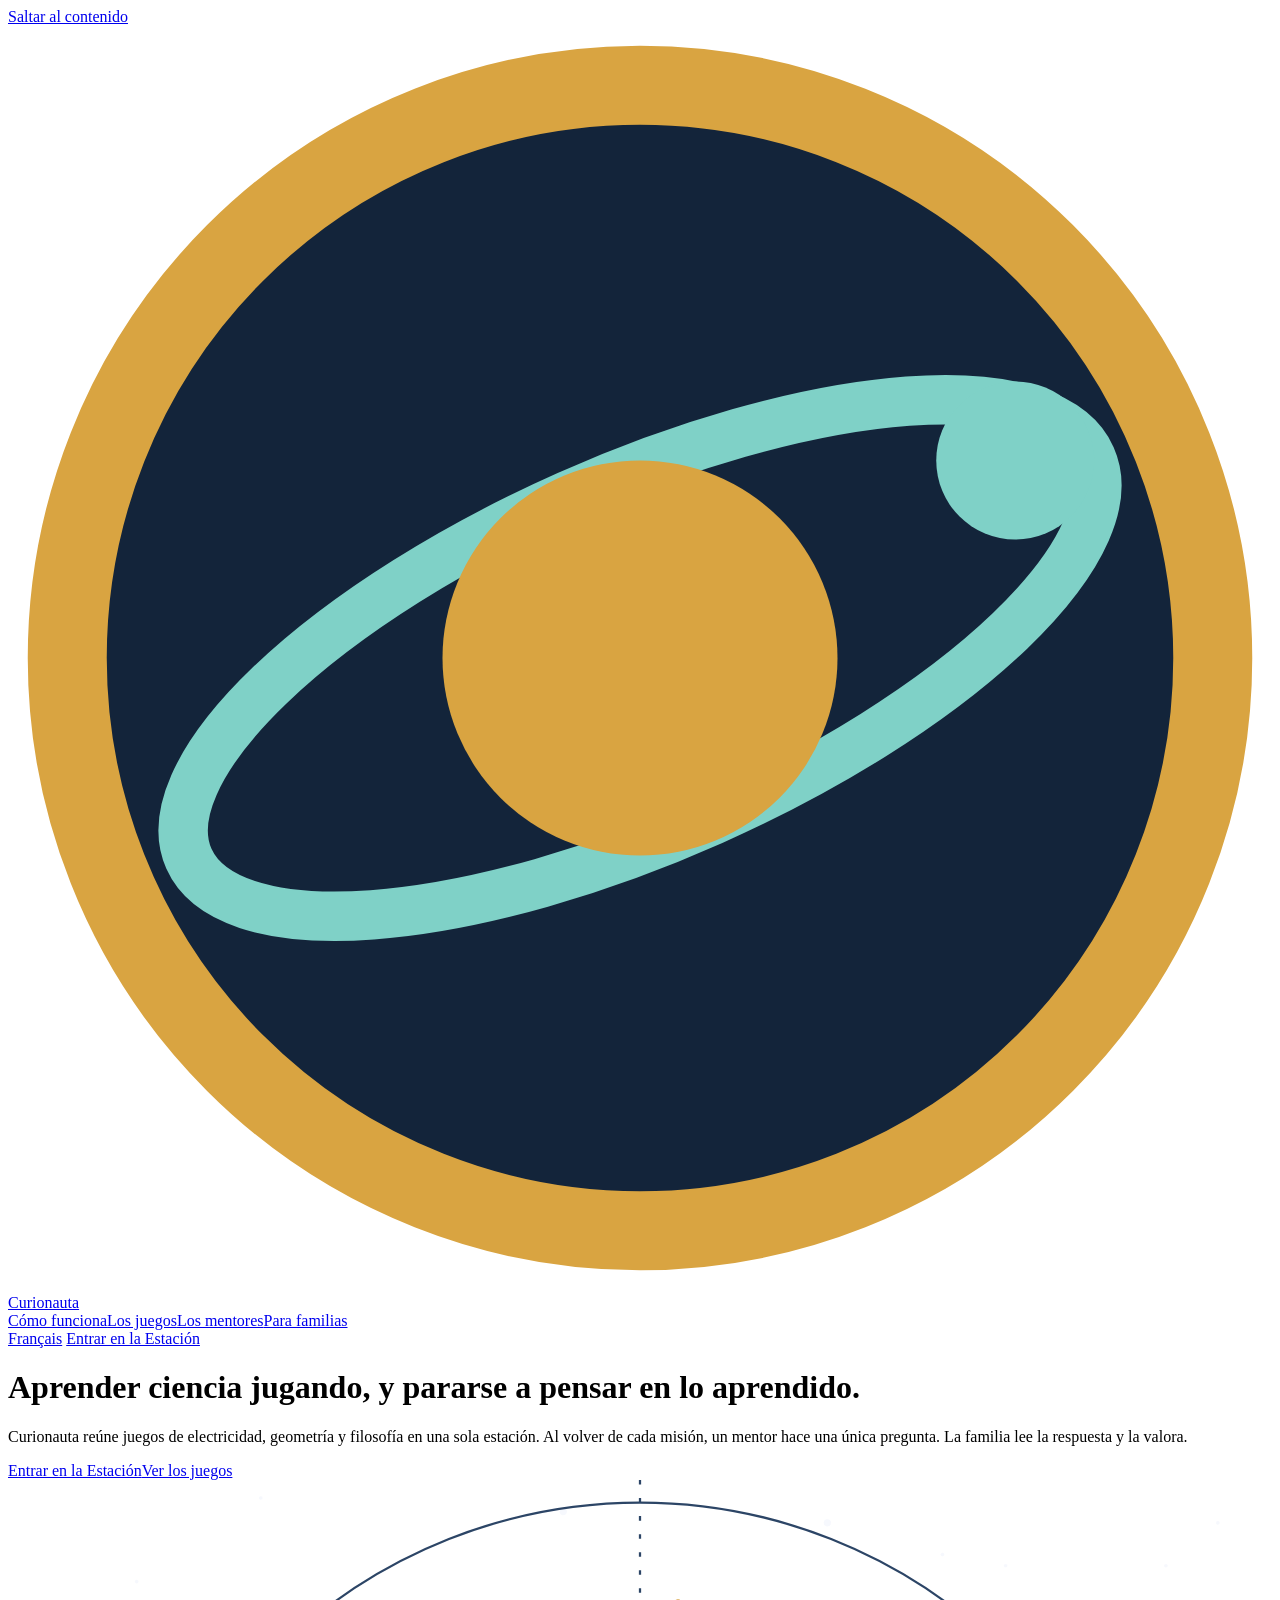
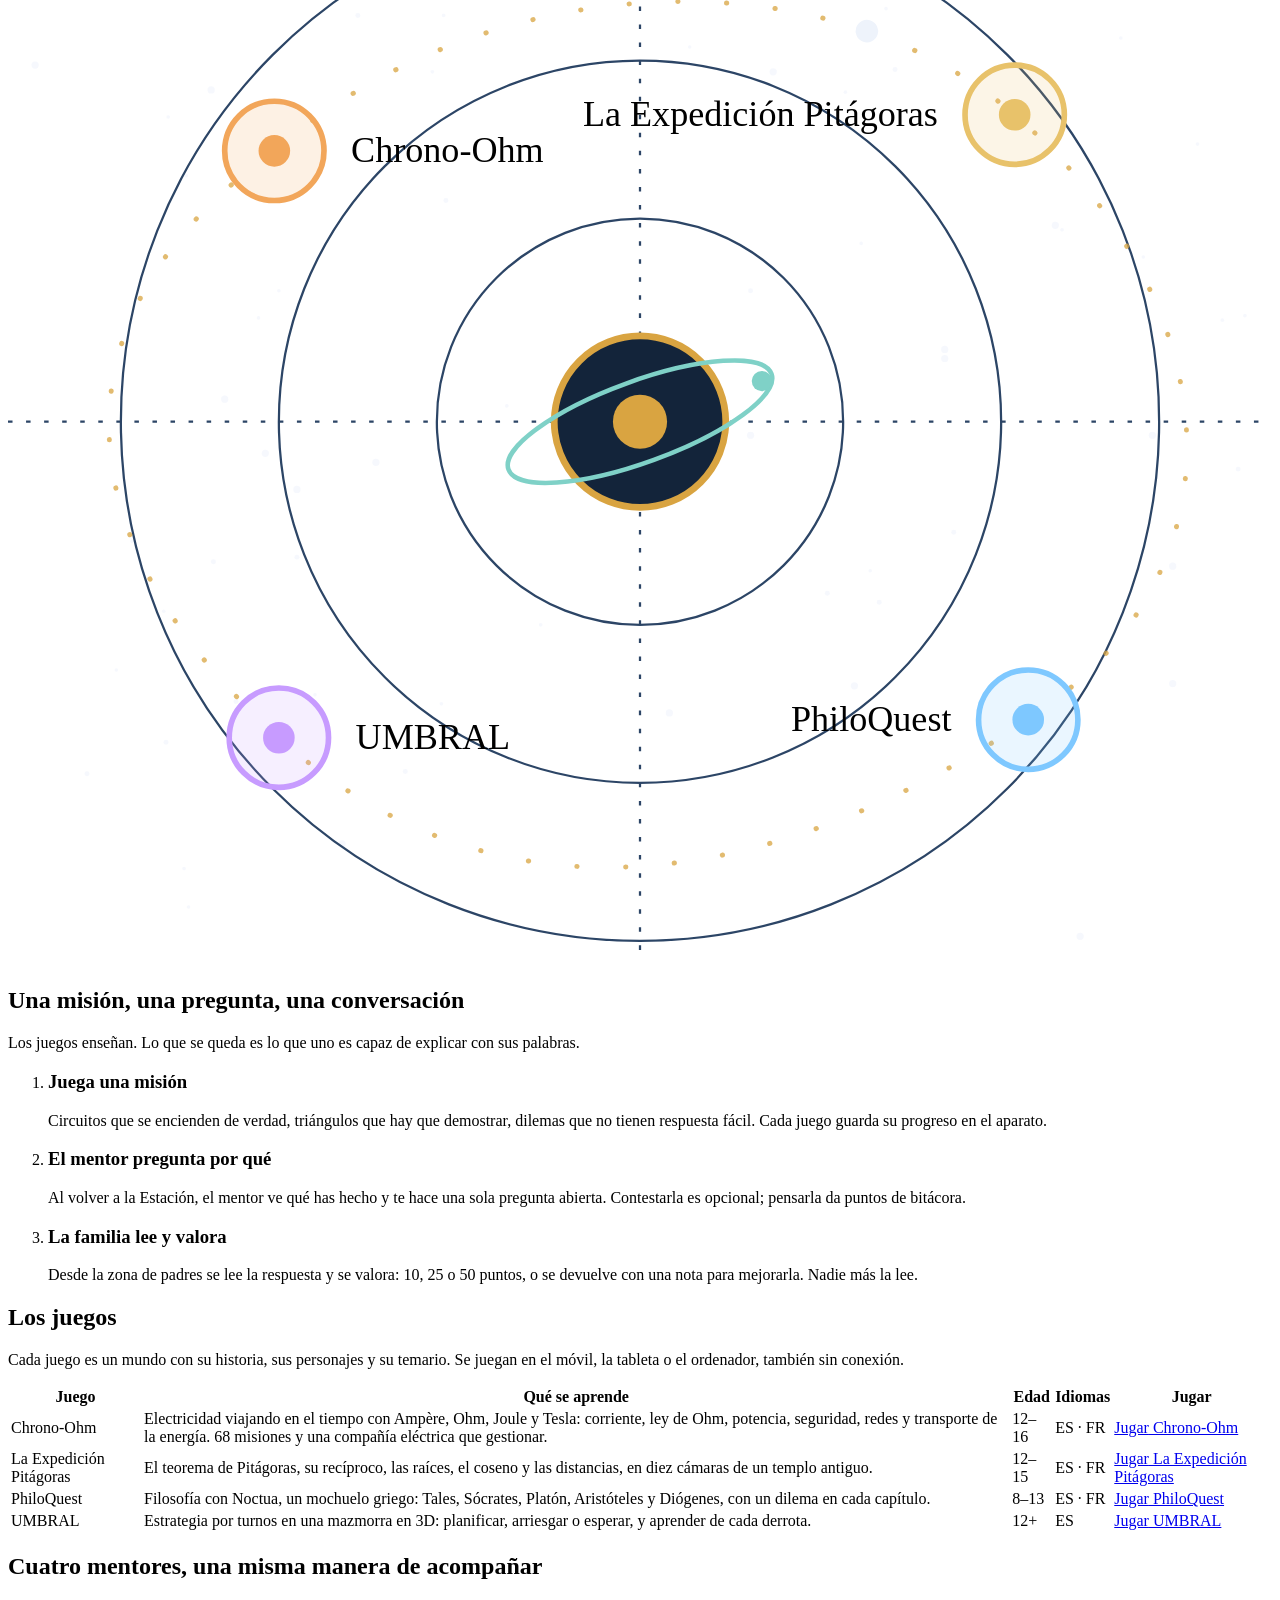
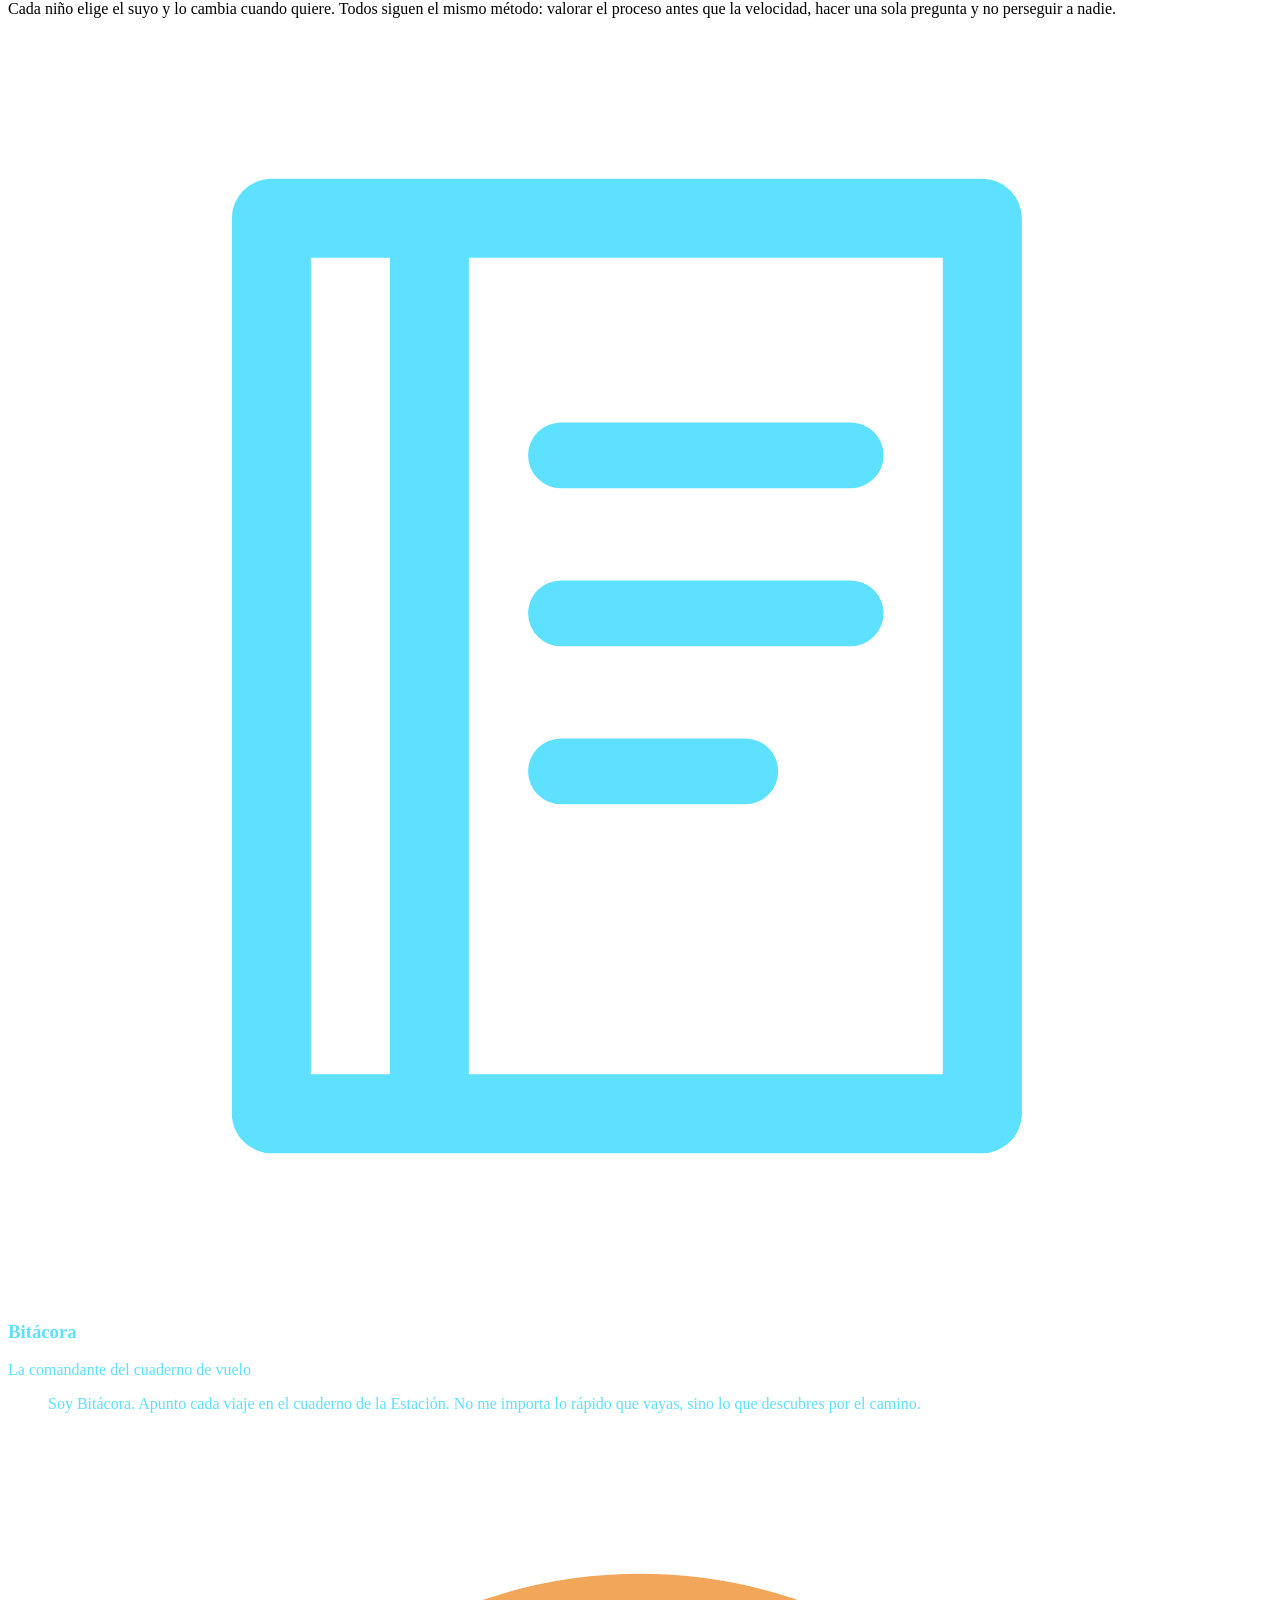
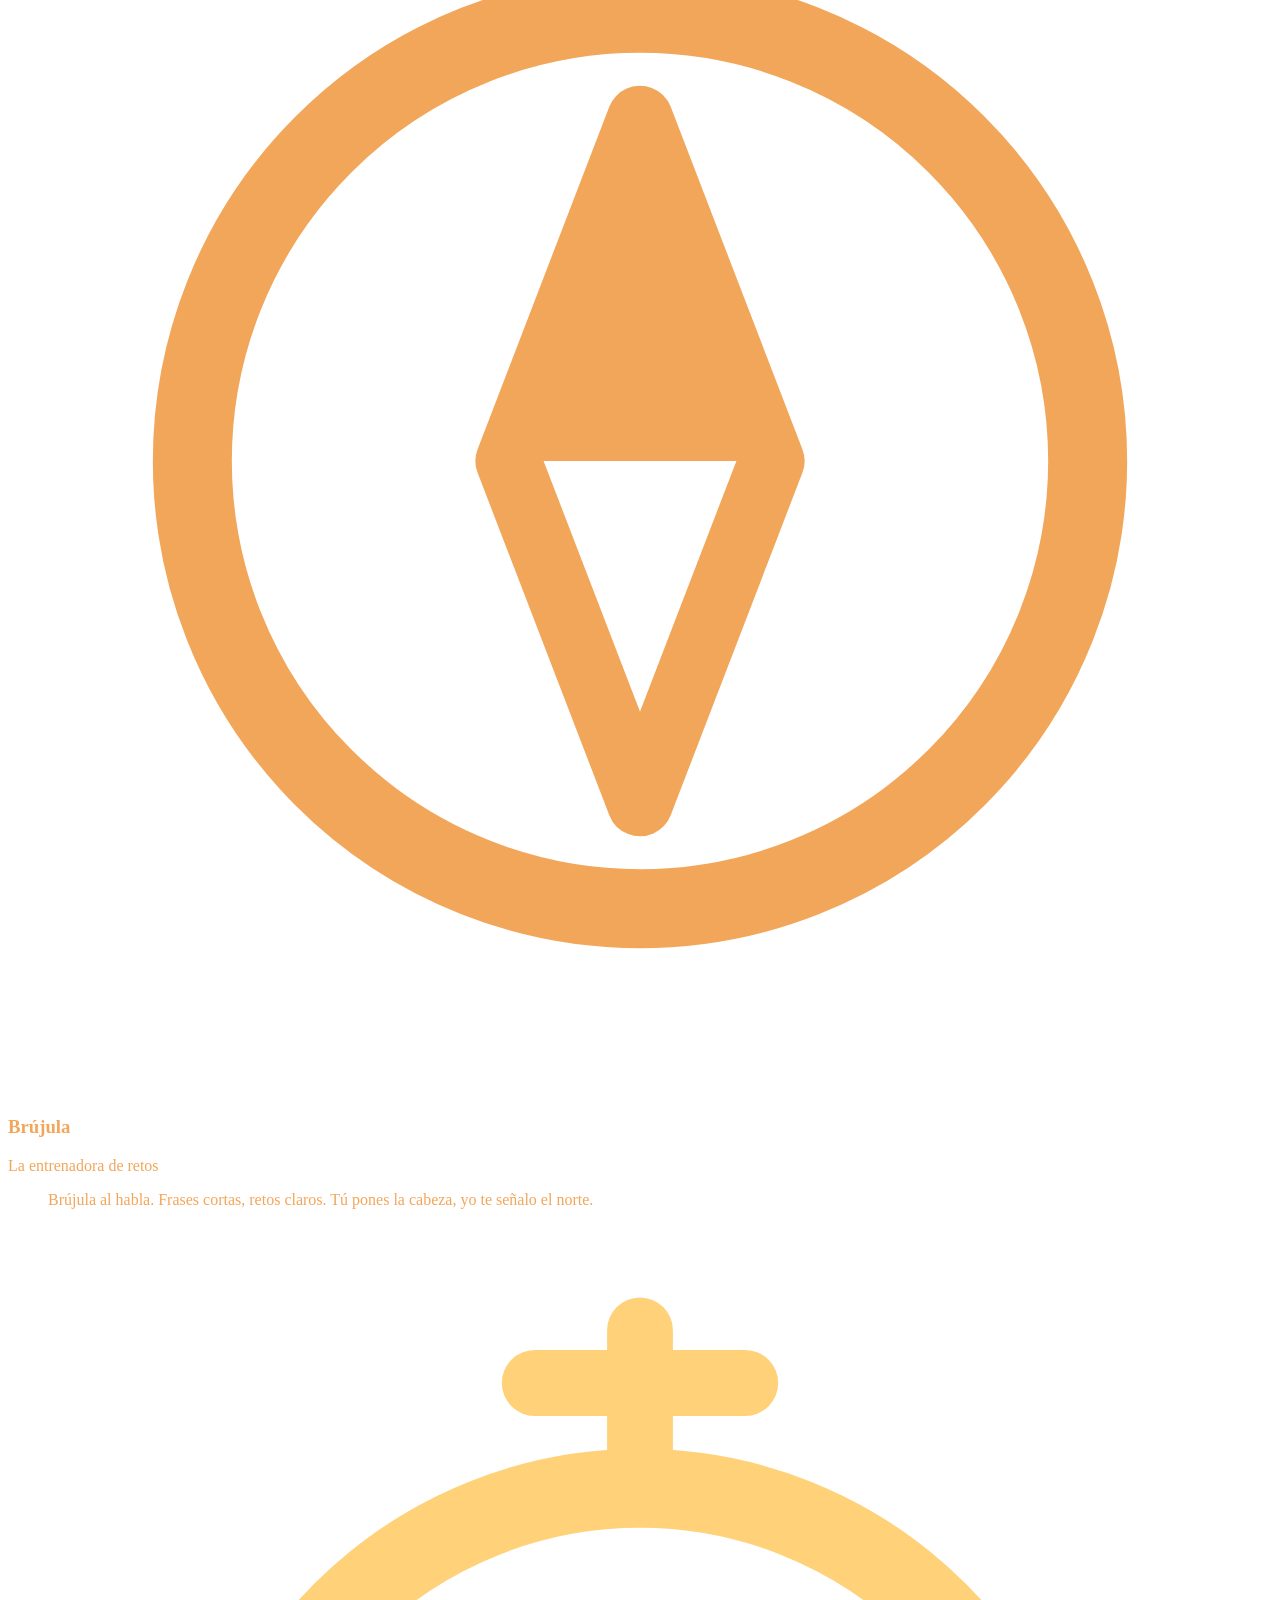
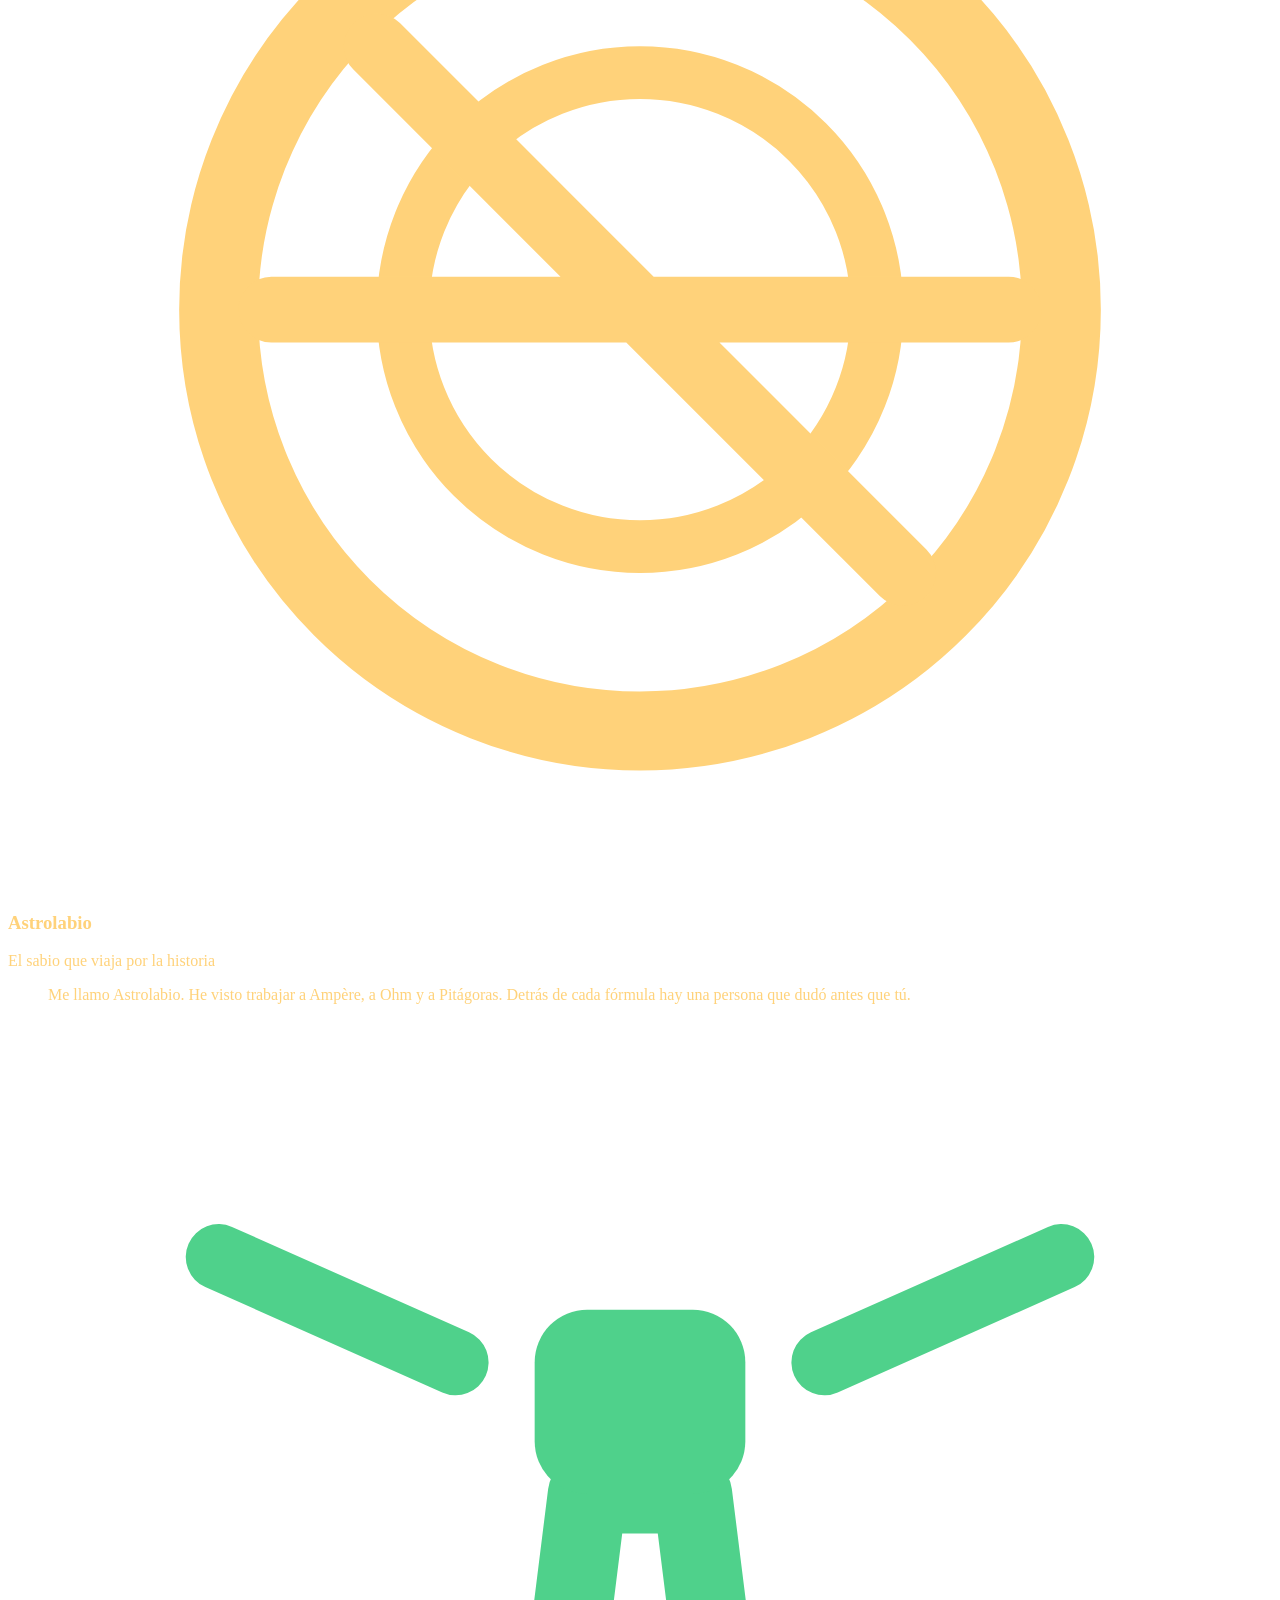
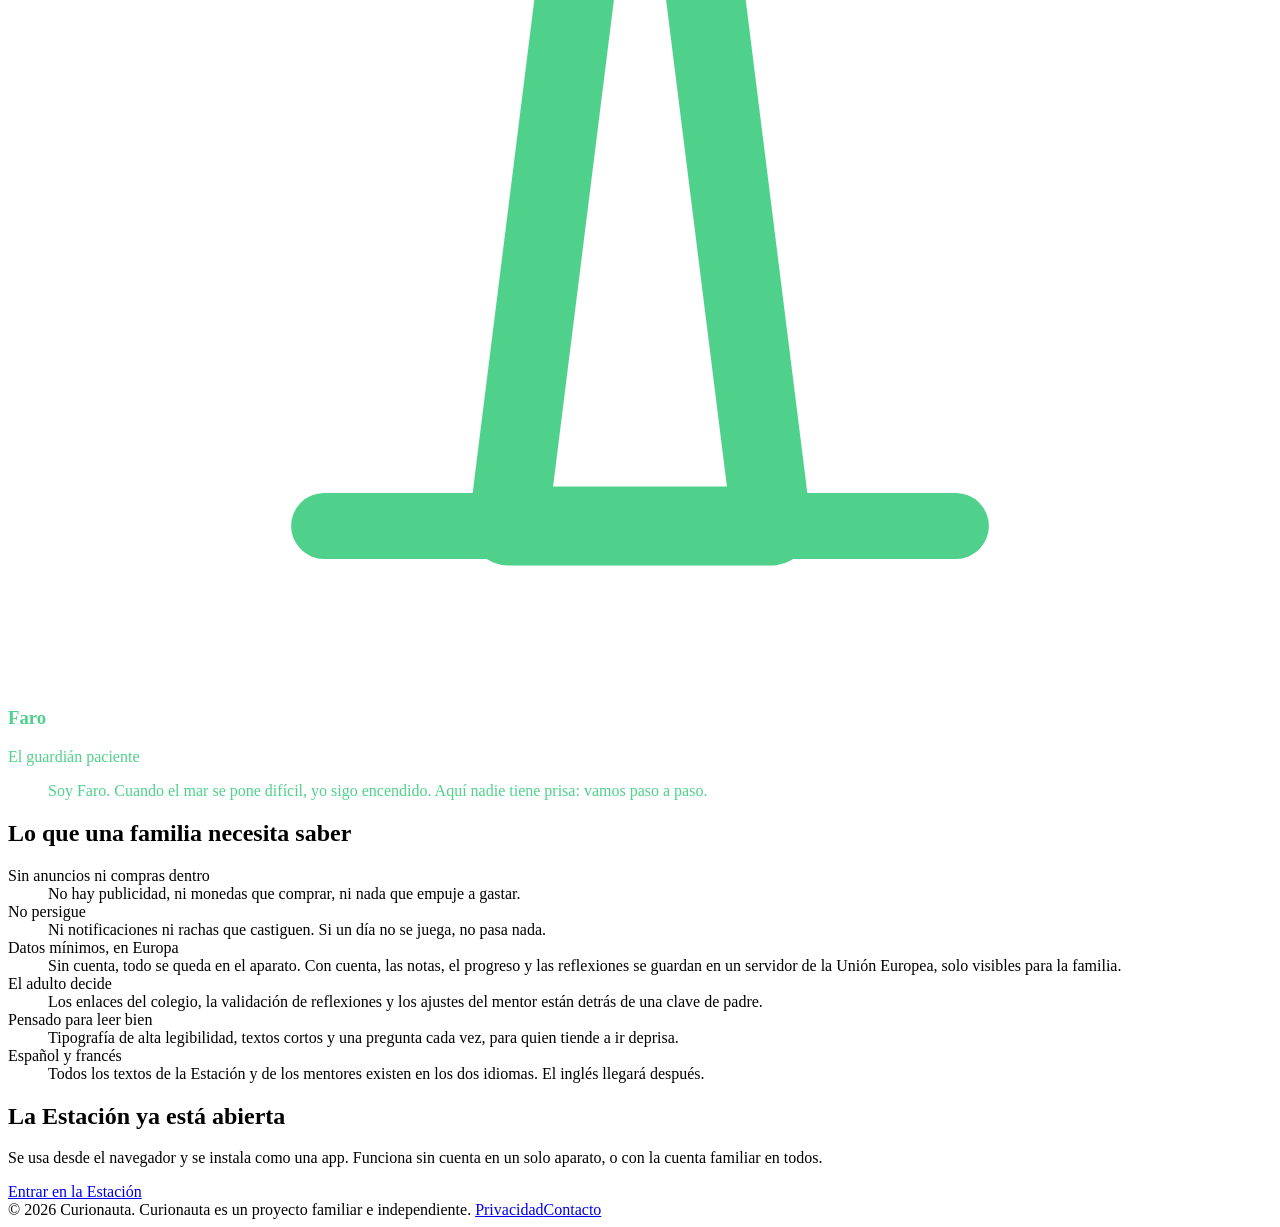
==== site/index.html @ 0da75697 "Curionauta: web pública ES/FR, Estación con mentores y cuaderno de vuelo - Web pública (curionauta.c" ====
<!doctype html>
<html lang="es">
<head>
<meta charset="utf-8">
<meta name="viewport" content="width=device-width,initial-scale=1">
<title>Curionauta · juegos de ciencia con un mentor que pregunta por qué</title>
<meta name="description" content="Juegos de electricidad, geometría y filosofía para chicos y chicas de 8 a 16 años, con un mentor que hace una sola pregunta al terminar y una familia que lee la respuesta. Sin anuncios.">
<link rel="canonical" href="https://curionauta.com/">
<link rel="alternate" hreflang="es" href="https://curionauta.com/">
<link rel="alternate" hreflang="fr" href="https://curionauta.com/fr/">
<link rel="alternate" hreflang="x-default" href="https://curionauta.com/">
<meta property="og:title" content="Curionauta · juegos de ciencia con un mentor que pregunta por qué">
<meta property="og:description" content="Juegos de electricidad, geometría y filosofía para chicos y chicas de 8 a 16 años, con un mentor que hace una sola pregunta al terminar y una familia que lee la respuesta. Sin anuncios.">
<meta property="og:type" content="website">
<meta name="theme-color" content="#0e1a2b">
<link rel="icon" href="/estacion/icon-192.png">
<link rel="preload" href="/fonts/unbounded-latin-800-normal.woff2" as="font" type="font/woff2" crossorigin>
<link rel="stylesheet" href="/estilo.css">
</head>
<body>
<a class="salto" href="#contenido">Saltar al contenido</a>
<header><div class="ancho barra">
  <a class="marca" href="/"><svg viewBox="0 0 64 64" aria-hidden="true"><circle cx="32" cy="32" r="29" fill="#13243a" stroke="#d9a441" stroke-width="4"/><ellipse cx="32" cy="32" rx="25" ry="9" fill="none" stroke="#7fd1c7" stroke-width="2.5" transform="rotate(-24 32 32)"/><circle cx="32" cy="32" r="10" fill="#d9a441"/><circle cx="51" cy="22" r="4" fill="#7fd1c7"/></svg>Curionauta</a>
  <nav aria-label="Secciones"><a href="/#como">Cómo funciona</a><a href="/#mundos">Los juegos</a><a href="/#mentores">Los mentores</a><a href="/#familias">Para familias</a></nav>
  <a class="idioma" href="/fr/" hreflang="fr" lang="fr">Français</a>
  <a class="boton" href="/estacion/">Entrar en la Estación</a>
</div></header>
<main id="contenido">
<div class="ancho portada">
  <div><h1>Aprender ciencia jugando, y pararse a pensar en lo aprendido.</h1><p>Curionauta reúne juegos de electricidad, geometría y filosofía en una sola estación. Al volver de cada misión, un mentor hace una única pregunta. La familia lee la respuesta y la valora.</p>
  <div class="acciones"><a class="boton lleno" href="/estacion/">Entrar en la Estación</a><a class="boton" href="#mundos">Ver los juegos</a></div></div>
  <svg class="mapa" viewBox="0 0 560 480" role="img" aria-label="Mapa de Curionauta: la Estación en el centro y cuatro mundos alrededor">
  <g class="estrellas" fill="#eef3fb" fill-opacity=".55"><circle cx="339" cy="85" r="1.6" /><circle cx="57" cy="45" r="0.8" /><circle cx="382" cy="306" r="0.8" /><circle cx="527" cy="117" r="0.8" /><circle cx="96" cy="230" r="1.6" /><circle cx="79" cy="131" r="0.8" /><circle cx="442" cy="38" r="0.8" /><circle cx="236" cy="330" r="0.8" /><circle cx="414" cy="33" r="0.8" /><circle cx="55" cy="293" r="0.8" /><circle cx="304" cy="222" r="0.8" /><circle cx="128" cy="300" r="1.1" /><circle cx="193" cy="60" r="0.8" /><circle cx="389" cy="57" r="0.8" /><circle cx="69" cy="324" r="0.8" /><circle cx="516" cy="356" r="1.6" /><circle cx="329" cy="246" r="1.6" /><circle cx="378" cy="161" r="0.8" /><circle cx="192" cy="365" r="0.8" /><circle cx="91" cy="302" r="1.1" /><circle cx="545" cy="261" r="1.1" /><circle cx="467" cy="155" r="0.8" /><circle cx="128" cy="270" r="1.6" /><circle cx="176" cy="395" r="1.1" /><circle cx="163" cy="258" r="1.6" /><circle cx="48" cy="350" r="0.8" /><circle cx="329" cy="182" r="1.1" /><circle cx="516" cy="304" r="1.6" /><circle cx="78" cy="438" r="0.8" /><circle cx="284" cy="250" r="0.8" /><circle cx="70" cy="382" r="1.1" /><circle cx="464" cy="153" r="1.6" /><circle cx="363" cy="19" r="1.6" /><circle cx="371" cy="94" r="0.8" /><circle cx="513" cy="38" r="0.8" /><circle cx="302" cy="74" r="0.8" /><circle cx="415" cy="208" r="1.6" /><circle cx="90" cy="93" r="1.6" /><circle cx="419" cy="289" r="1.1" /><circle cx="148" cy="427" r="1.6" /><circle cx="293" cy="369" r="1.6" /><circle cx="375" cy="357" r="1.6" /><circle cx="244" cy="85" r="0.8" /><circle cx="188" cy="85" r="0.8" /><circle cx="246" cy="14" r="1.6" /><circle cx="194" cy="142" r="1.1" /><circle cx="12" cy="82" r="1.6" /><circle cx="386" cy="320" r="1.1" /><circle cx="136" cy="361" r="0.8" /><circle cx="475" cy="468" r="1.6" /><circle cx="415" cy="212" r="1.6" /><circle cx="114" cy="254" r="1.6" /><circle cx="71" cy="105" r="0.8" /><circle cx="221" cy="233" r="0.8" /><circle cx="120" cy="182" r="0.8" /><circle cx="112" cy="8" r="0.8" /><circle cx="111" cy="194" r="0.8" /><circle cx="80" cy="455" r="0.8" /><circle cx="393" cy="84" r="1.1" /><circle cx="363" cy="316" r="1.1" /><circle cx="493" cy="70" r="0.8" /><circle cx="507" cy="246" r="1.6" /><circle cx="503" cy="167" r="0.8" /><circle cx="155" cy="60" r="1.1" /><circle cx="279" cy="253" r="0.8" /><circle cx="536" cy="19" r="0.8" /><circle cx="548" cy="193" r="0.8" /><circle cx="35" cy="396" r="1.1" /><circle cx="101" cy="364" r="1.1" /><circle cx="538" cy="195" r="0.8" /></g>
  <g fill="none" stroke="#2c4566" stroke-width="1"><circle cx="280" cy="240" r="90"/><circle cx="280" cy="240" r="160"/><circle cx="280" cy="240" r="230"/>
    <path d="M280 0v480M0 240h560" stroke-dasharray="2 6"/></g>
  <path id="ruta" d="M118 120 C 210 40, 360 30, 446 104 S 560 300, 452 372 S 220 470, 120 380 S 20 190, 118 120" fill="none" stroke="#d9a441" stroke-opacity=".75" stroke-width="2.2" stroke-linecap="round" stroke-dasharray="0.01 1.6" pathLength="100"/>
  <circle class="viajero" r="5" fill="#eef3fb"><animateMotion dur="14s" repeatCount="indefinite" rotate="auto"><mpath href="#ruta"/></animateMotion></circle>
  <g class="estacion"><circle cx="280" cy="240" r="38" fill="#13243a" stroke="#d9a441" stroke-width="3"/>
    <ellipse cx="280" cy="240" rx="62" ry="18" fill="none" stroke="#7fd1c7" stroke-width="2" transform="rotate(-20 280 240)"/>
    <circle cx="280" cy="240" r="12" fill="#d9a441"/><circle cx="334" cy="222" r="4.5" fill="#7fd1c7"/></g>
  <a href="/juegos/chrono-ohm/" class="mundo"><circle cx="118" cy="120" r="22" fill="#f2a65a" fill-opacity=".16" stroke="#f2a65a" stroke-width="2.5"/><circle cx="118" cy="120" r="7" fill="#f2a65a"/><text x="152" y="125" text-anchor="start">Chrono-Ohm</text></a><a href="/juegos/pitagoras/" class="mundo"><circle cx="446" cy="104" r="22" fill="#e8c26a" fill-opacity=".16" stroke="#e8c26a" stroke-width="2.5"/><circle cx="446" cy="104" r="7" fill="#e8c26a"/><text x="412" y="109" text-anchor="end">La Expedición Pitágoras</text></a><a href="/juegos/philoquest/" class="mundo"><circle cx="452" cy="372" r="22" fill="#7ec8ff" fill-opacity=".16" stroke="#7ec8ff" stroke-width="2.5"/><circle cx="452" cy="372" r="7" fill="#7ec8ff"/><text x="418" y="377" text-anchor="end">PhiloQuest</text></a><a href="/juegos/umbral/" class="mundo"><circle cx="120" cy="380" r="22" fill="#c79bff" fill-opacity=".16" stroke="#c79bff" stroke-width="2.5"/><circle cx="120" cy="380" r="7" fill="#c79bff"/><text x="154" y="385" text-anchor="start">UMBRAL</text></a>
</svg>
</div>
<section id="como"><div class="ancho"><h2>Una misión, una pregunta, una conversación</h2><p class="intro">Los juegos enseñan. Lo que se queda es lo que uno es capaz de explicar con sus palabras.</p><ol class="pasos"><li><h3>Juega una misión</h3><p>Circuitos que se encienden de verdad, triángulos que hay que demostrar, dilemas que no tienen respuesta fácil. Cada juego guarda su progreso en el aparato.</p></li><li><h3>El mentor pregunta por qué</h3><p>Al volver a la Estación, el mentor ve qué has hecho y te hace una sola pregunta abierta. Contestarla es opcional; pensarla da puntos de bitácora.</p></li><li><h3>La familia lee y valora</h3><p>Desde la zona de padres se lee la respuesta y se valora: 10, 25 o 50 puntos, o se devuelve con una nota para mejorarla. Nadie más la lee.</p></li></ol></div></section>
<section id="mundos"><div class="ancho"><h2>Los juegos</h2><p class="intro">Cada juego es un mundo con su historia, sus personajes y su temario. Se juegan en el móvil, la tableta o el ordenador, también sin conexión.</p>
<table class="tabla"><thead><tr><th scope="col">Juego</th><th scope="col">Qué se aprende</th><th scope="col">Edad</th><th scope="col">Idiomas</th><th><span class="salto">Jugar</span></th></tr></thead><tbody><tr><td class="nom"><i style="background:#f2a65a"></i>Chrono-Ohm</td><td class="que">Electricidad viajando en el tiempo con Ampère, Ohm, Joule y Tesla: corriente, ley de Ohm, potencia, seguridad, redes y transporte de la energía. 68 misiones y una compañía eléctrica que gestionar.</td><td class="dato">12–16</td><td class="dato">ES · FR</td><td><a class="jugar" href="/juegos/chrono-ohm/">Jugar<span class="salto"> Chrono-Ohm</span></a></td></tr><tr><td class="nom"><i style="background:#e8c26a"></i>La Expedición Pitágoras</td><td class="que">El teorema de Pitágoras, su recíproco, las raíces, el coseno y las distancias, en diez cámaras de un templo antiguo.</td><td class="dato">12–15</td><td class="dato">ES · FR</td><td><a class="jugar" href="/juegos/pitagoras/">Jugar<span class="salto"> La Expedición Pitágoras</span></a></td></tr><tr><td class="nom"><i style="background:#7ec8ff"></i>PhiloQuest</td><td class="que">Filosofía con Noctua, un mochuelo griego: Tales, Sócrates, Platón, Aristóteles y Diógenes, con un dilema en cada capítulo.</td><td class="dato">8–13</td><td class="dato">ES · FR</td><td><a class="jugar" href="/juegos/philoquest/">Jugar<span class="salto"> PhiloQuest</span></a></td></tr><tr><td class="nom"><i style="background:#c79bff"></i>UMBRAL</td><td class="que">Estrategia por turnos en una mazmorra en 3D: planificar, arriesgar o esperar, y aprender de cada derrota.</td><td class="dato">12+</td><td class="dato">ES</td><td><a class="jugar" href="/juegos/umbral/">Jugar<span class="salto"> UMBRAL</span></a></td></tr></tbody></table></div></section>
<section id="mentores"><div class="ancho"><h2>Cuatro mentores, una misma manera de acompañar</h2><p class="intro">Cada niño elige el suyo y lo cambia cuando quiere. Todos siguen el mismo método: valorar el proceso antes que la velocidad, hacer una sola pregunta y no perseguir a nadie.</p><div class="mentores"><article class="mentor" style="color:#5ee0ff"><svg viewBox="0 0 48 48" aria-hidden="true"><path d="M10 7h27v34H10z" fill="none" stroke="currentColor" stroke-width="3" stroke-linejoin="round"/><path d="M16 7v34" stroke="currentColor" stroke-width="3"/><path d="M21 16h11M21 22h11M21 28h7" stroke="currentColor" stroke-width="2.5" stroke-linecap="round"/></svg>
<h3 style="color:var(--luz)">Bitácora</h3><p class="rol">La comandante del cuaderno de vuelo</p><blockquote>Soy Bitácora. Apunto cada viaje en el cuaderno de la Estación. No me importa lo rápido que vayas, sino lo que descubres por el camino.</blockquote></article><article class="mentor" style="color:#f2a65a"><svg viewBox="0 0 48 48" aria-hidden="true"><circle cx="24" cy="24" r="17" fill="none" stroke="currentColor" stroke-width="3"/><path d="M24 11l5 13-5 13-5-13z" fill="none" stroke="currentColor" stroke-width="2.5" stroke-linejoin="round"/><path d="M24 11l5 13h-10z" fill="currentColor"/></svg>
<h3 style="color:var(--luz)">Brújula</h3><p class="rol">La entrenadora de retos</p><blockquote>Brújula al habla. Frases cortas, retos claros. Tú pones la cabeza, yo te señalo el norte.</blockquote></article><article class="mentor" style="color:#ffd27a"><svg viewBox="0 0 48 48" aria-hidden="true"><circle cx="24" cy="26" r="16" fill="none" stroke="currentColor" stroke-width="3"/><circle cx="24" cy="26" r="9" fill="none" stroke="currentColor" stroke-width="2"/><path d="M24 4v6M20 6h8M10 26h28M14 16l20 20" stroke="currentColor" stroke-width="2.5" stroke-linecap="round"/></svg>
<h3 style="color:var(--luz)">Astrolabio</h3><p class="rol">El sabio que viaja por la historia</p><blockquote>Me llamo Astrolabio. He visto trabajar a Ampère, a Ohm y a Pitágoras. Detrás de cada fórmula hay una persona que dudó antes que tú.</blockquote></article><article class="mentor" style="color:#4fd18b"><svg viewBox="0 0 48 48" aria-hidden="true"><path d="M19 42l3-24h4l3 24z" fill="none" stroke="currentColor" stroke-width="3" stroke-linejoin="round"/><rect x="20" y="11" width="8" height="7" rx="2" fill="currentColor"/><path d="M17 13l-9-4M31 13l9-4M12 42h24" stroke="currentColor" stroke-width="2.5" stroke-linecap="round"/></svg>
<h3 style="color:var(--luz)">Faro</h3><p class="rol">El guardián paciente</p><blockquote>Soy Faro. Cuando el mar se pone difícil, yo sigo encendido. Aquí nadie tiene prisa: vamos paso a paso.</blockquote></article></div></div></section>
<section id="familias"><div class="ancho"><h2>Lo que una familia necesita saber</h2><dl class="principios"><div><dt>Sin anuncios ni compras dentro</dt><dd>No hay publicidad, ni monedas que comprar, ni nada que empuje a gastar.</dd></div><div><dt>No persigue</dt><dd>Ni notificaciones ni rachas que castiguen. Si un día no se juega, no pasa nada.</dd></div><div><dt>Datos mínimos, en Europa</dt><dd>Sin cuenta, todo se queda en el aparato. Con cuenta, las notas, el progreso y las reflexiones se guardan en un servidor de la Unión Europea, solo visibles para la familia.</dd></div><div><dt>El adulto decide</dt><dd>Los enlaces del colegio, la validación de reflexiones y los ajustes del mentor están detrás de una clave de padre.</dd></div><div><dt>Pensado para leer bien</dt><dd>Tipografía de alta legibilidad, textos cortos y una pregunta cada vez, para quien tiende a ir deprisa.</dd></div><div><dt>Español y francés</dt><dd>Todos los textos de la Estación y de los mentores existen en los dos idiomas. El inglés llegará después.</dd></div></dl></div></section>
<section><div class="ancho final"><div><h2>La Estación ya está abierta</h2><p>Se usa desde el navegador y se instala como una app. Funciona sin cuenta en un solo aparato, o con la cuenta familiar en todos.</p></div><a class="boton lleno" href="/estacion/">Entrar en la Estación</a></div></section>
</main>
<footer><div class="ancho"><span>© 2026 Curionauta. Curionauta es un proyecto familiar e independiente.</span>
<span class="der"><a href="/legal/privacidad.html">Privacidad</a><a href="mailto:contacto@curionauta.com">Contacto</a></span></div></footer>
</body>
</html>
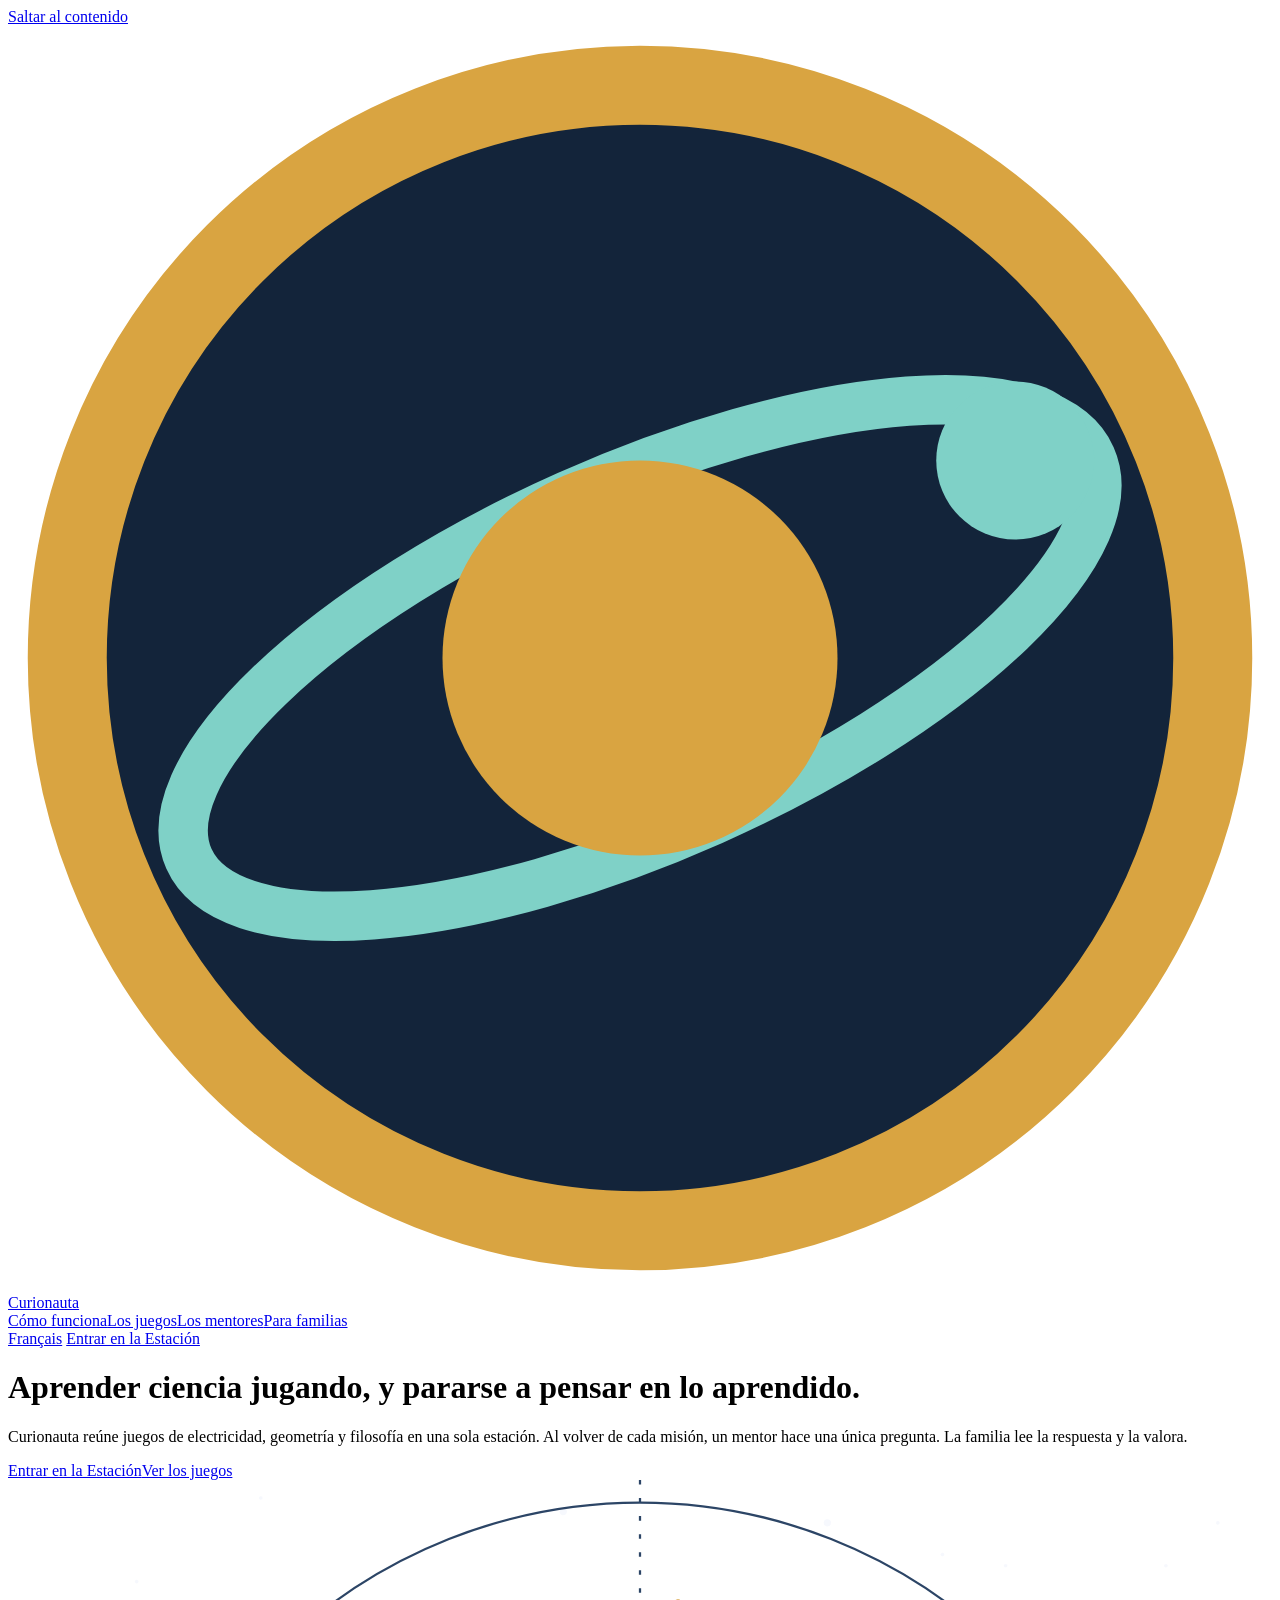
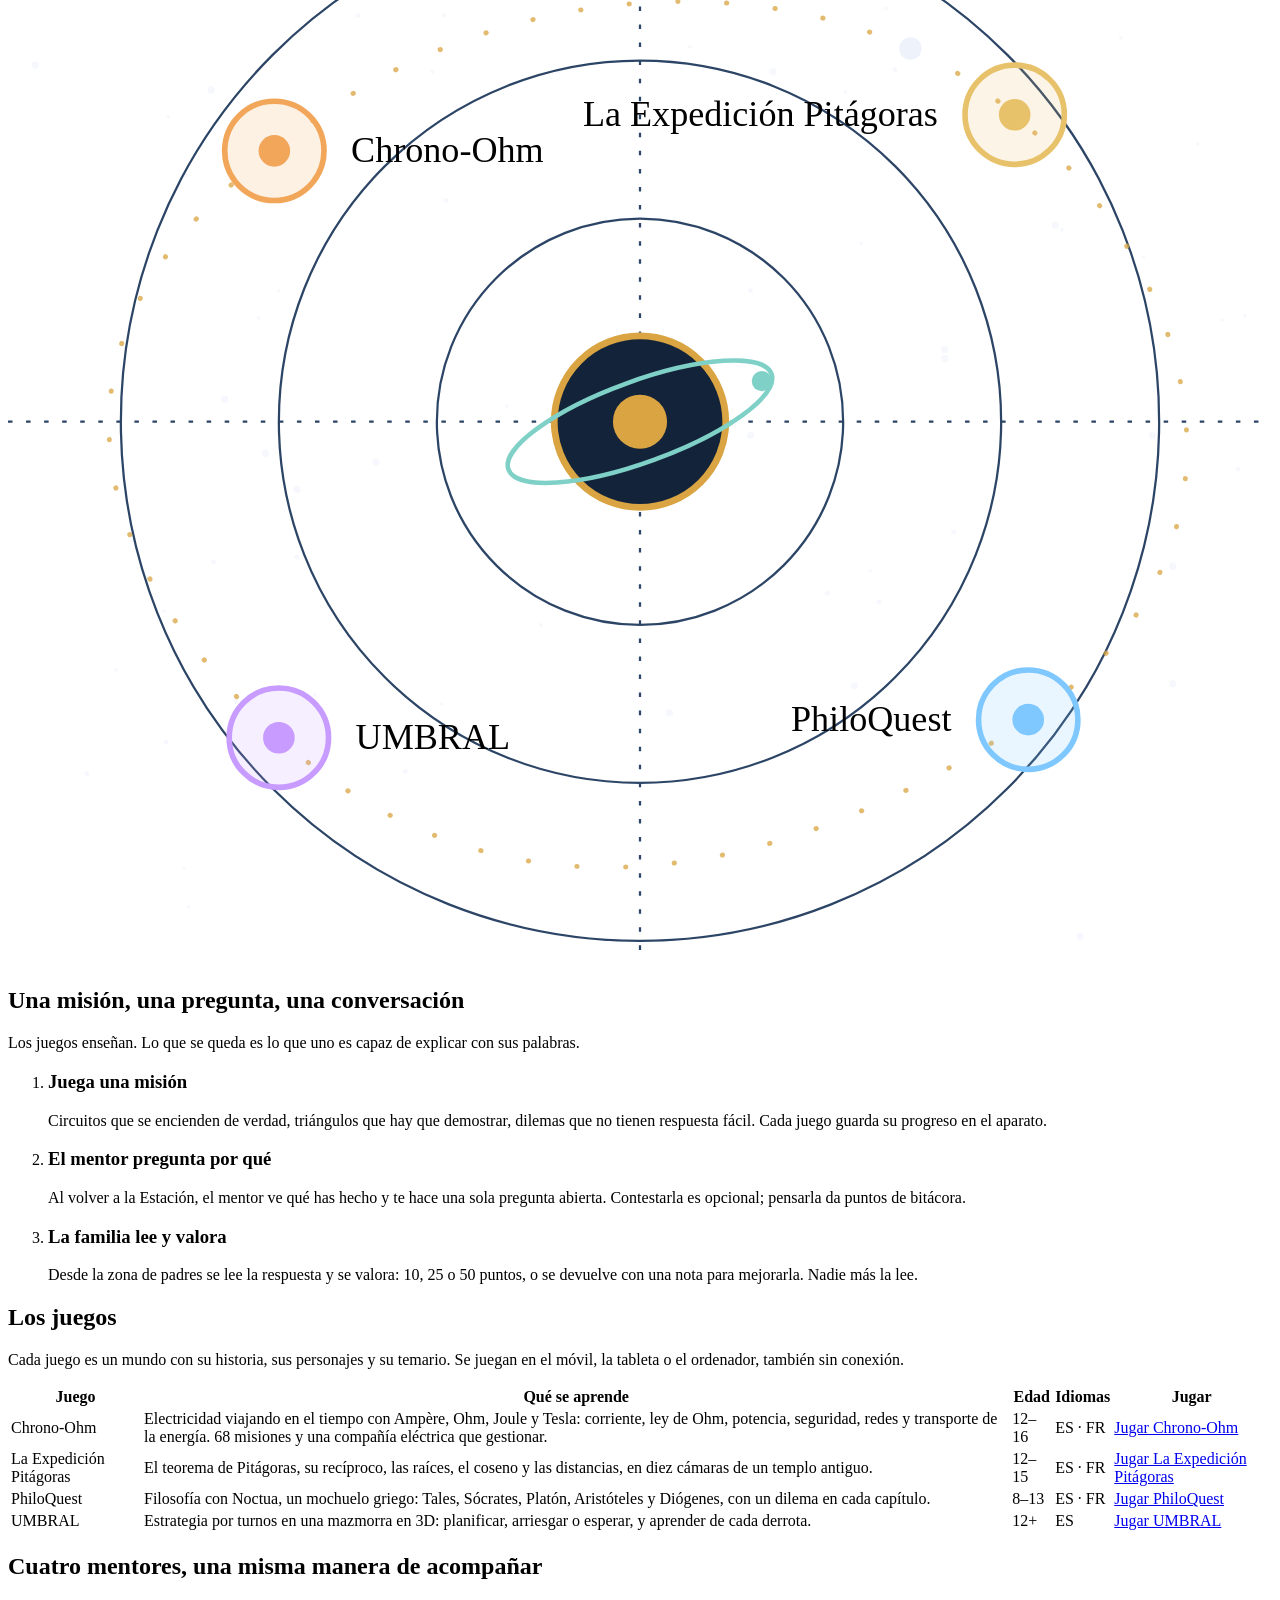
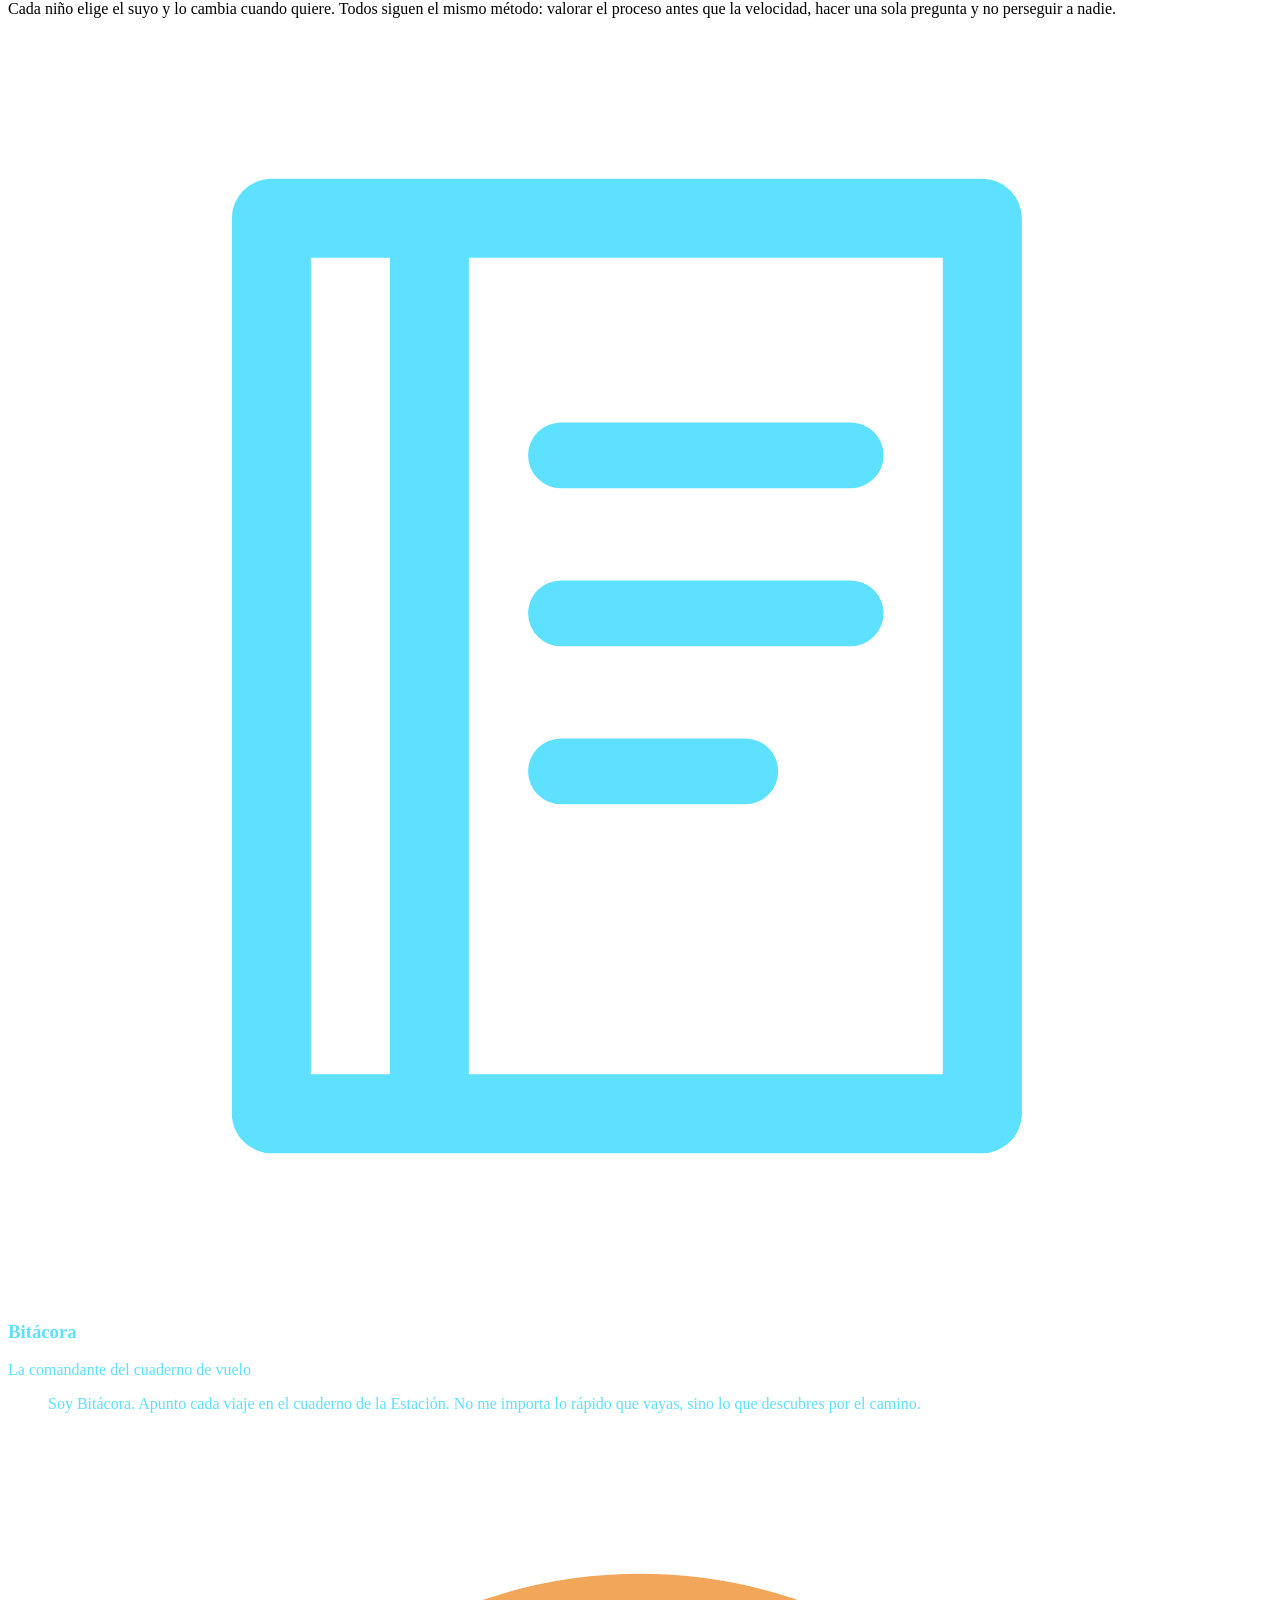
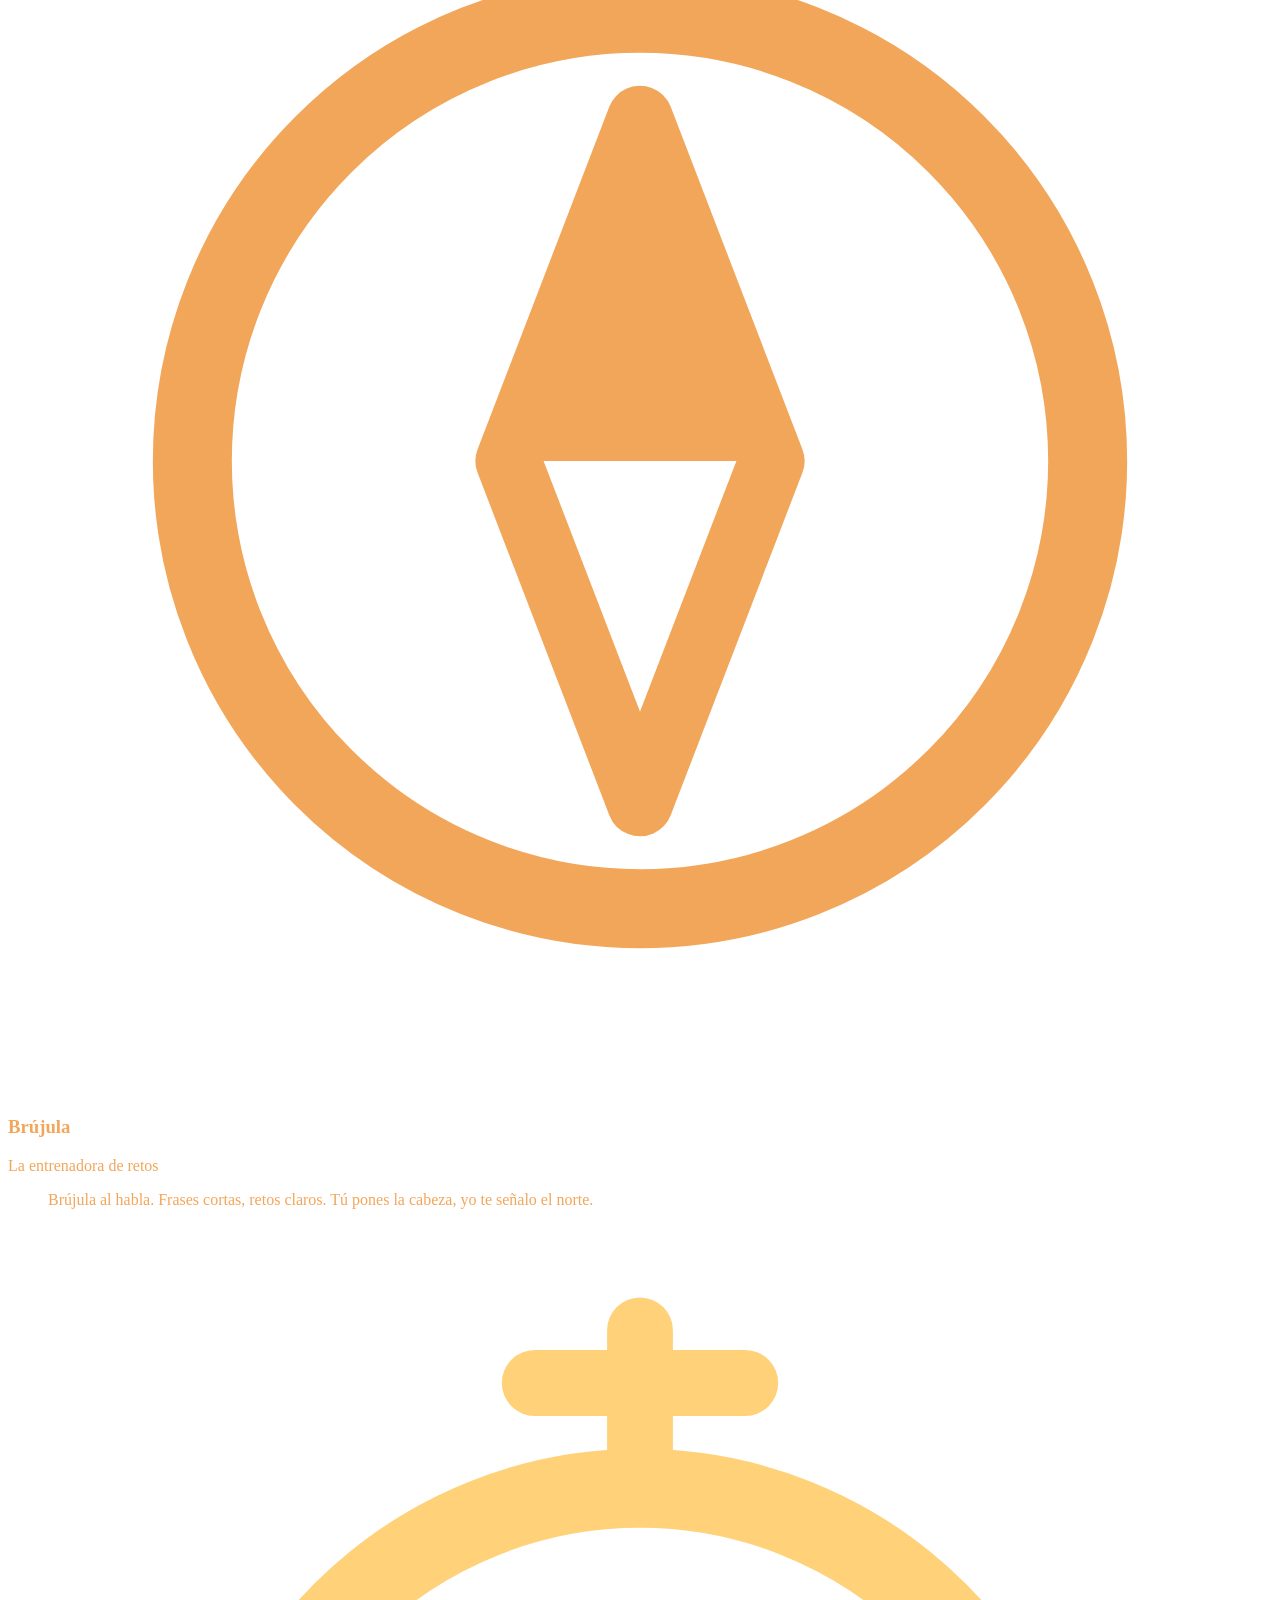
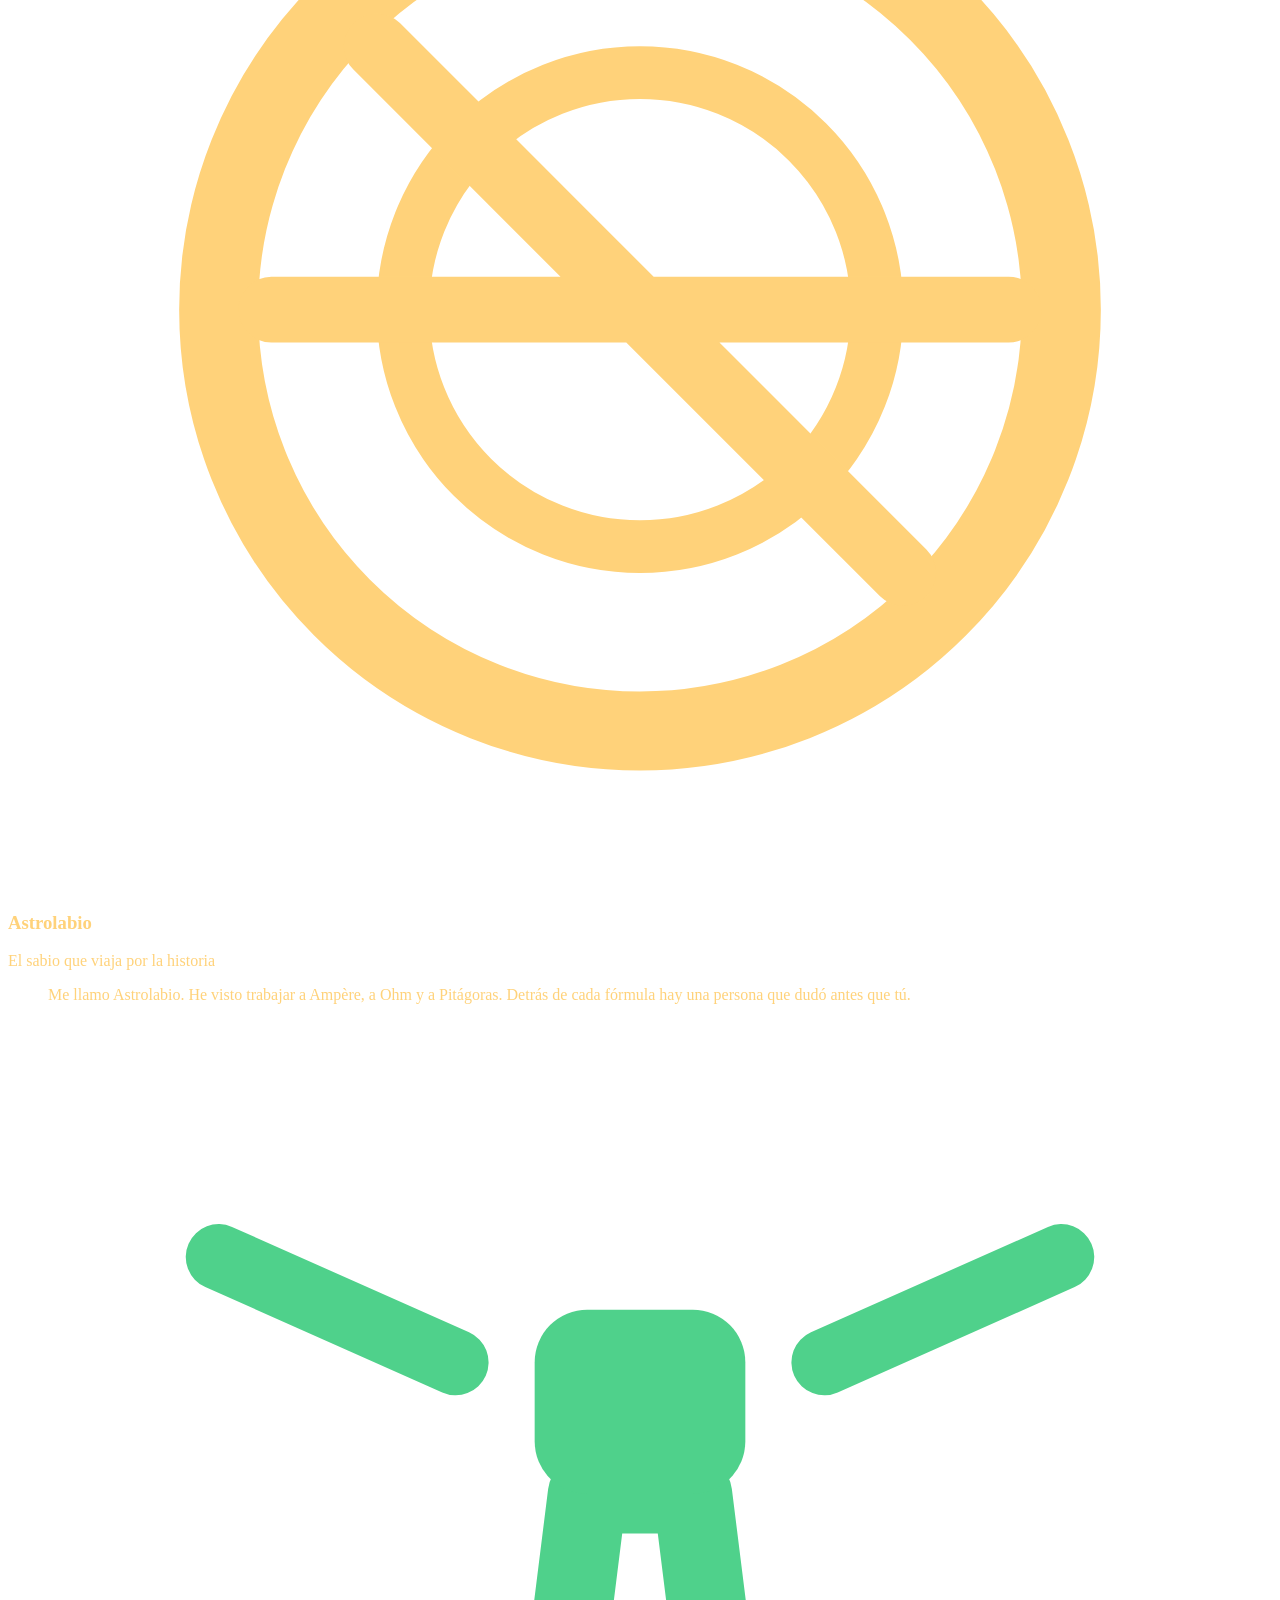
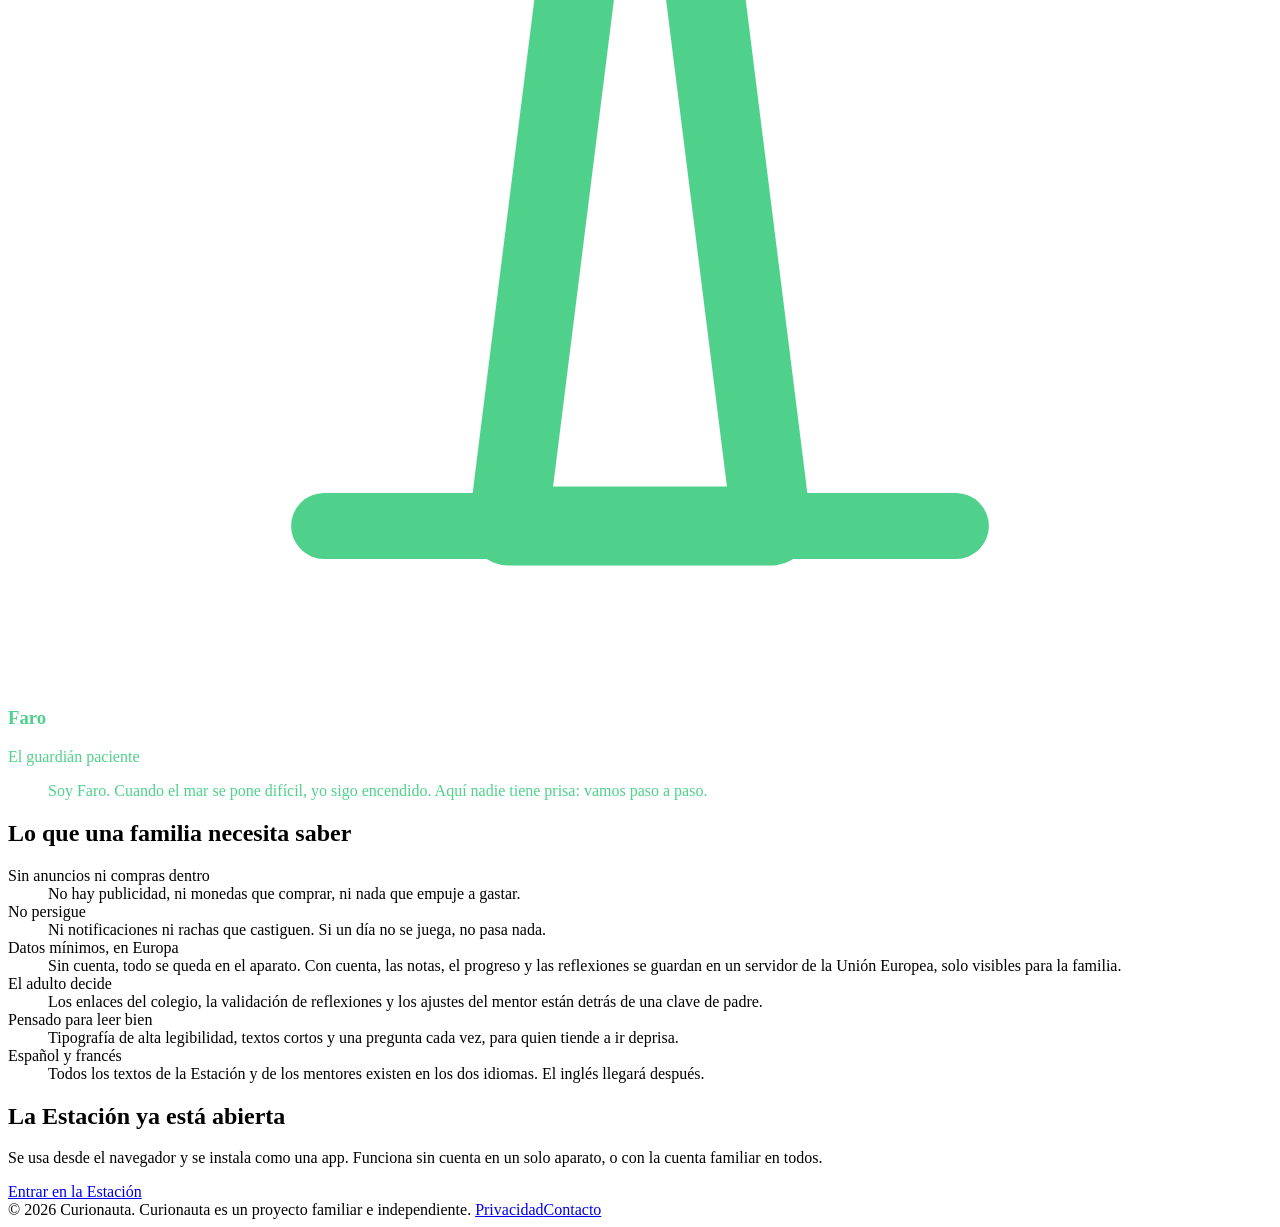
==== commit 25b15d5a: "Pestaña «Volver a la Estación», informe semanal y accesibilidad AA - Pestaña pequeña en el borde de " ====
--- a/site/index.html
+++ b/site/index.html
@@ -29,7 +29,7 @@
 <div class="ancho portada">
   <div><h1>Aprender ciencia jugando, y pararse a pensar en lo aprendido.</h1><p>Curionauta reúne juegos de electricidad, geometría y filosofía en una sola estación. Al volver de cada misión, un mentor hace una única pregunta. La familia lee la respuesta y la valora.</p>
   <div class="acciones"><a class="boton lleno" href="/estacion/">Entrar en la Estación</a><a class="boton" href="#mundos">Ver los juegos</a></div></div>
-  <svg class="mapa" viewBox="0 0 560 480" role="img" aria-label="Mapa de Curionauta: la Estación en el centro y cuatro mundos alrededor">
+  <svg class="mapa" viewBox="0 0 560 480" role="group" aria-label="Mapa de Curionauta: la Estación en el centro y cuatro mundos alrededor">
   <g class="estrellas" fill="#eef3fb" fill-opacity=".55"><circle cx="339" cy="85" r="1.6" /><circle cx="57" cy="45" r="0.8" /><circle cx="382" cy="306" r="0.8" /><circle cx="527" cy="117" r="0.8" /><circle cx="96" cy="230" r="1.6" /><circle cx="79" cy="131" r="0.8" /><circle cx="442" cy="38" r="0.8" /><circle cx="236" cy="330" r="0.8" /><circle cx="414" cy="33" r="0.8" /><circle cx="55" cy="293" r="0.8" /><circle cx="304" cy="222" r="0.8" /><circle cx="128" cy="300" r="1.1" /><circle cx="193" cy="60" r="0.8" /><circle cx="389" cy="57" r="0.8" /><circle cx="69" cy="324" r="0.8" /><circle cx="516" cy="356" r="1.6" /><circle cx="329" cy="246" r="1.6" /><circle cx="378" cy="161" r="0.8" /><circle cx="192" cy="365" r="0.8" /><circle cx="91" cy="302" r="1.1" /><circle cx="545" cy="261" r="1.1" /><circle cx="467" cy="155" r="0.8" /><circle cx="128" cy="270" r="1.6" /><circle cx="176" cy="395" r="1.1" /><circle cx="163" cy="258" r="1.6" /><circle cx="48" cy="350" r="0.8" /><circle cx="329" cy="182" r="1.1" /><circle cx="516" cy="304" r="1.6" /><circle cx="78" cy="438" r="0.8" /><circle cx="284" cy="250" r="0.8" /><circle cx="70" cy="382" r="1.1" /><circle cx="464" cy="153" r="1.6" /><circle cx="363" cy="19" r="1.6" /><circle cx="371" cy="94" r="0.8" /><circle cx="513" cy="38" r="0.8" /><circle cx="302" cy="74" r="0.8" /><circle cx="415" cy="208" r="1.6" /><circle cx="90" cy="93" r="1.6" /><circle cx="419" cy="289" r="1.1" /><circle cx="148" cy="427" r="1.6" /><circle cx="293" cy="369" r="1.6" /><circle cx="375" cy="357" r="1.6" /><circle cx="244" cy="85" r="0.8" /><circle cx="188" cy="85" r="0.8" /><circle cx="246" cy="14" r="1.6" /><circle cx="194" cy="142" r="1.1" /><circle cx="12" cy="82" r="1.6" /><circle cx="386" cy="320" r="1.1" /><circle cx="136" cy="361" r="0.8" /><circle cx="475" cy="468" r="1.6" /><circle cx="415" cy="212" r="1.6" /><circle cx="114" cy="254" r="1.6" /><circle cx="71" cy="105" r="0.8" /><circle cx="221" cy="233" r="0.8" /><circle cx="120" cy="182" r="0.8" /><circle cx="112" cy="8" r="0.8" /><circle cx="111" cy="194" r="0.8" /><circle cx="80" cy="455" r="0.8" /><circle cx="393" cy="84" r="1.1" /><circle cx="363" cy="316" r="1.1" /><circle cx="493" cy="70" r="0.8" /><circle cx="507" cy="246" r="1.6" /><circle cx="503" cy="167" r="0.8" /><circle cx="155" cy="60" r="1.1" /><circle cx="279" cy="253" r="0.8" /><circle cx="536" cy="19" r="0.8" /><circle cx="548" cy="193" r="0.8" /><circle cx="35" cy="396" r="1.1" /><circle cx="101" cy="364" r="1.1" /><circle cx="538" cy="195" r="0.8" /></g>
   <g fill="none" stroke="#2c4566" stroke-width="1"><circle cx="280" cy="240" r="90"/><circle cx="280" cy="240" r="160"/><circle cx="280" cy="240" r="230"/>
     <path d="M280 0v480M0 240h560" stroke-dasharray="2 6"/></g>
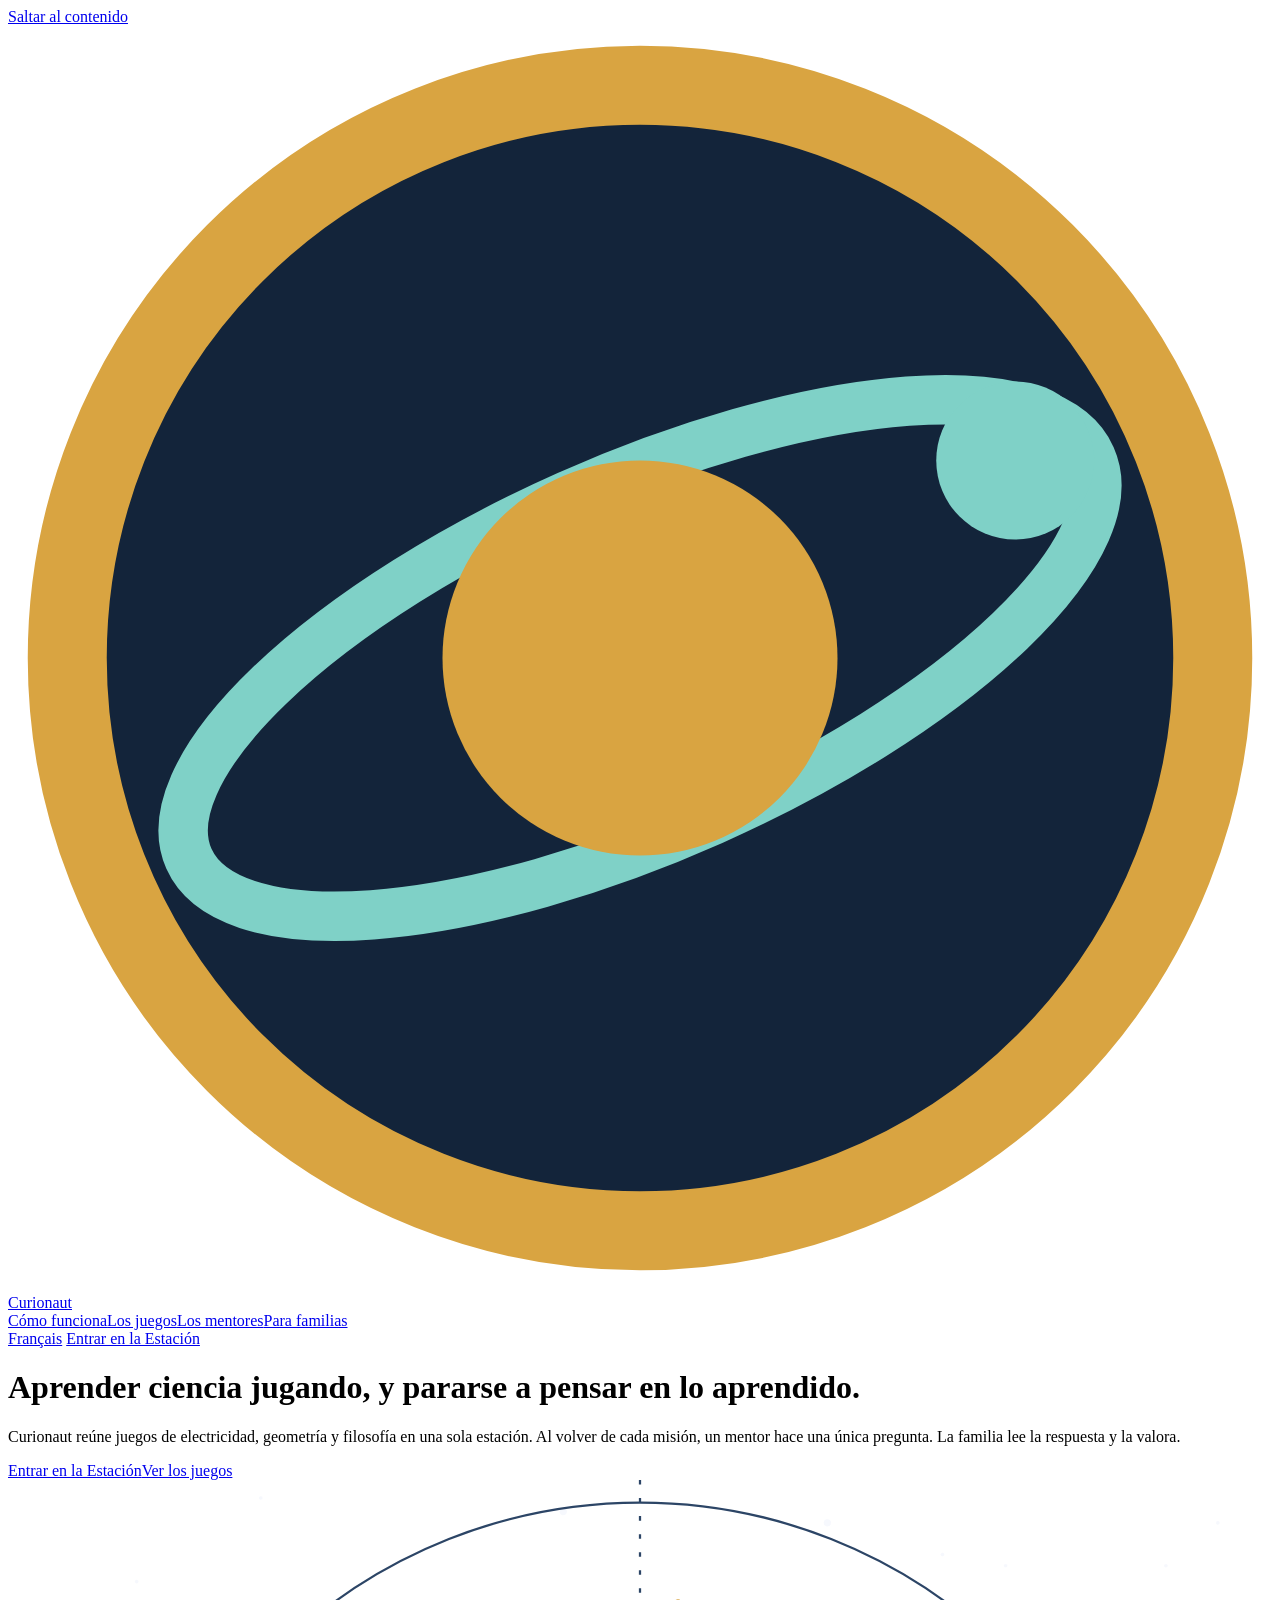
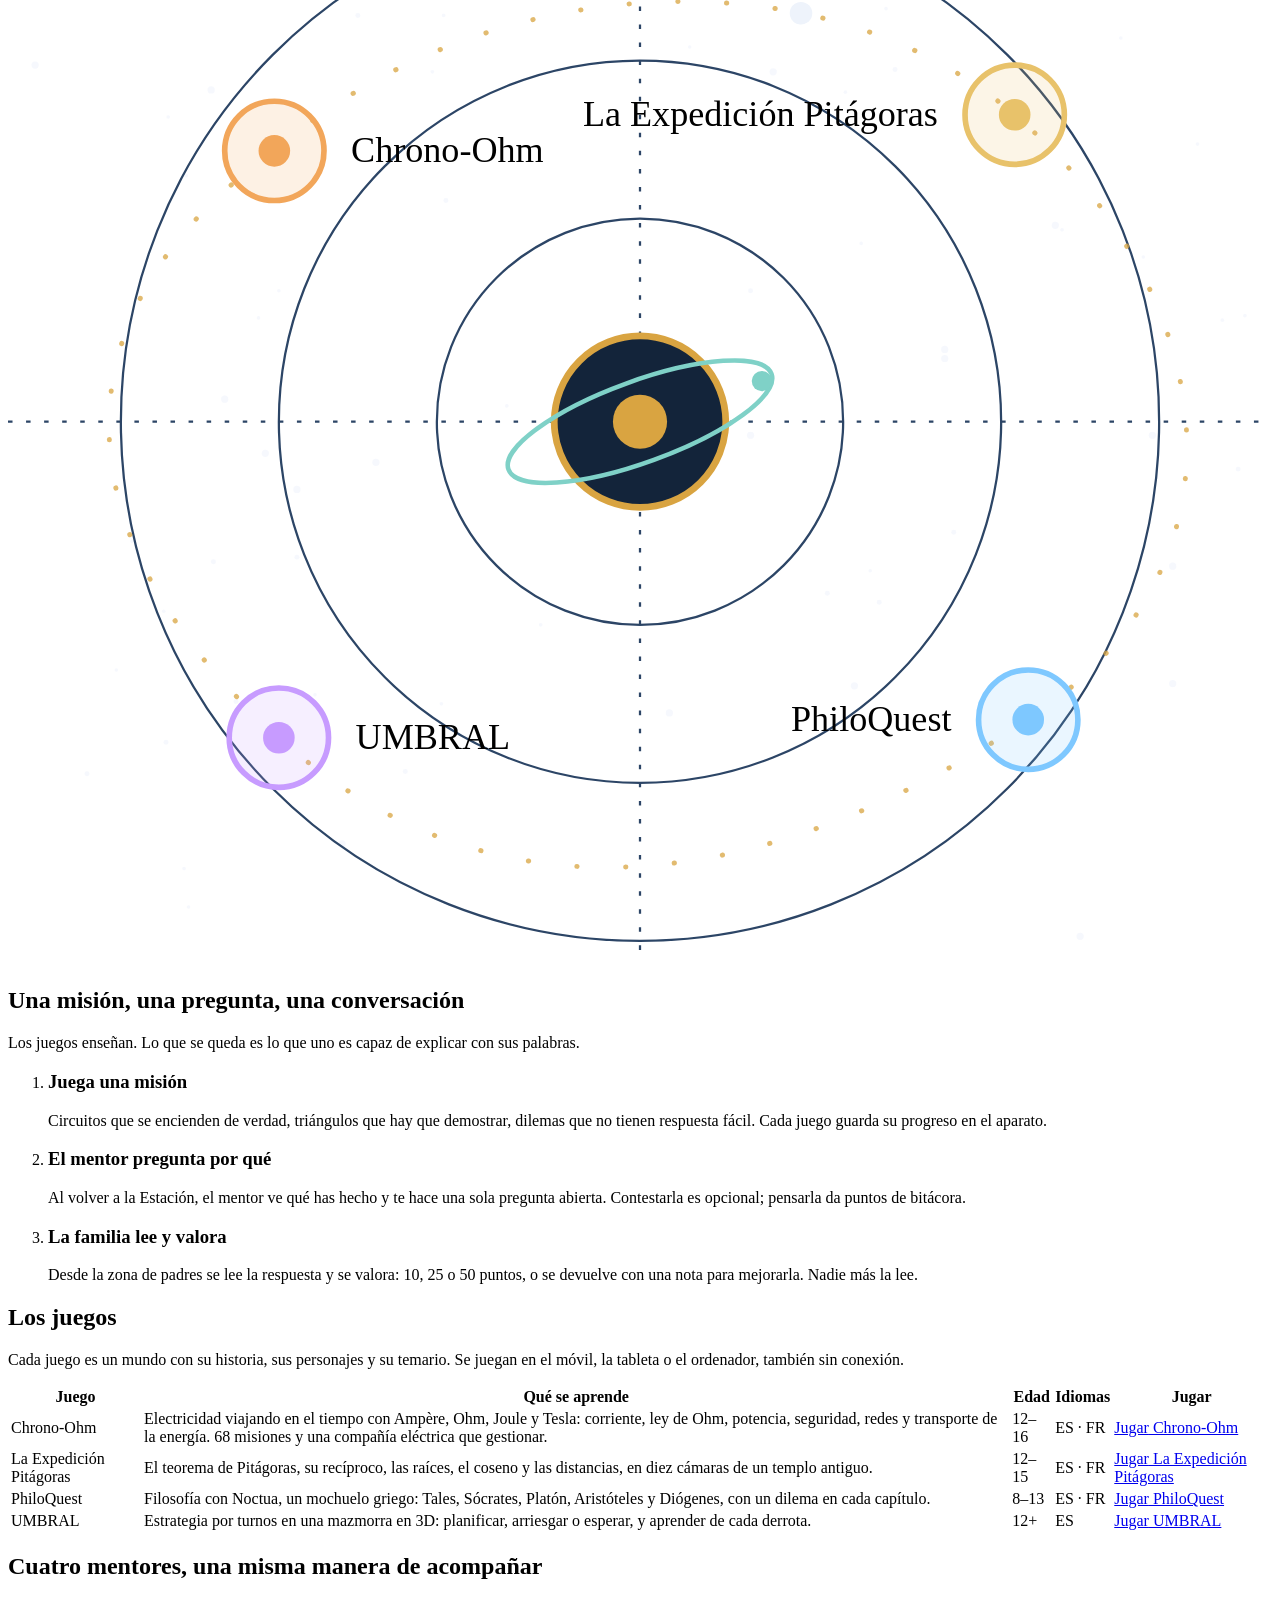
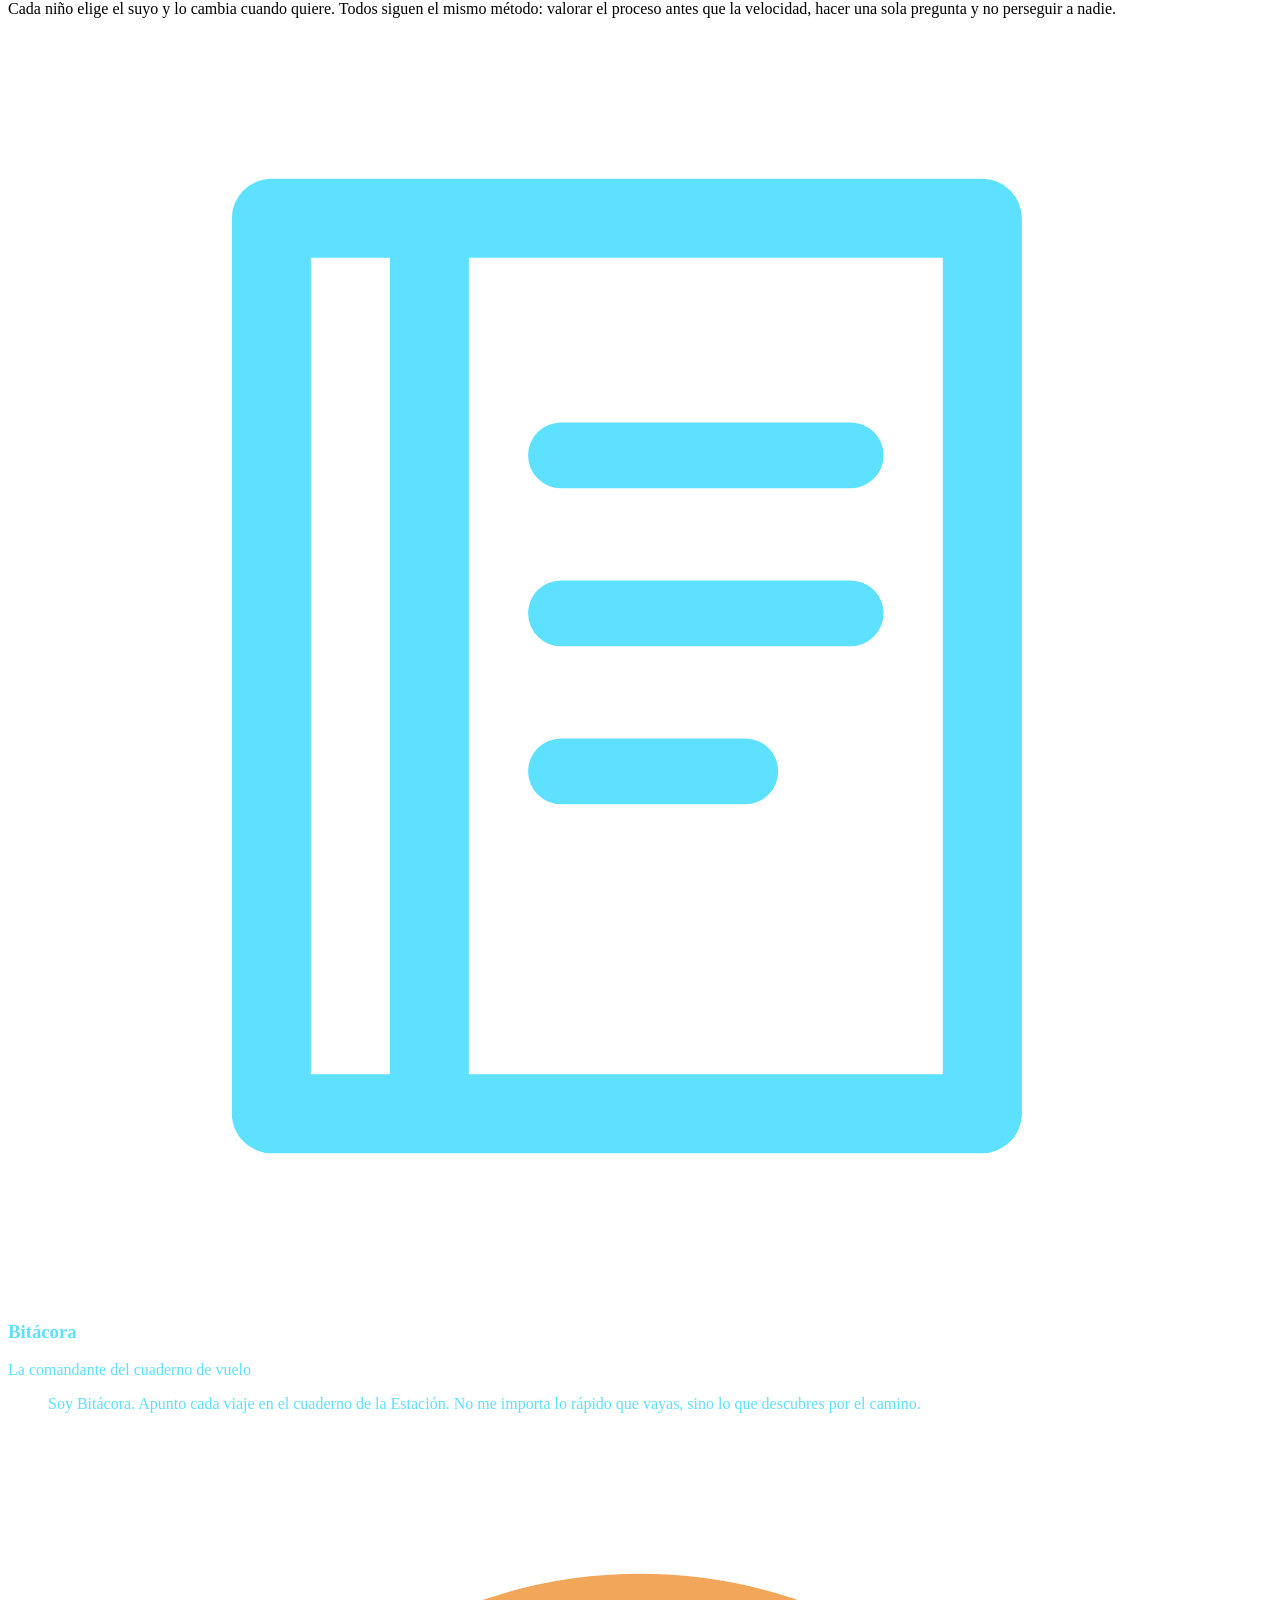
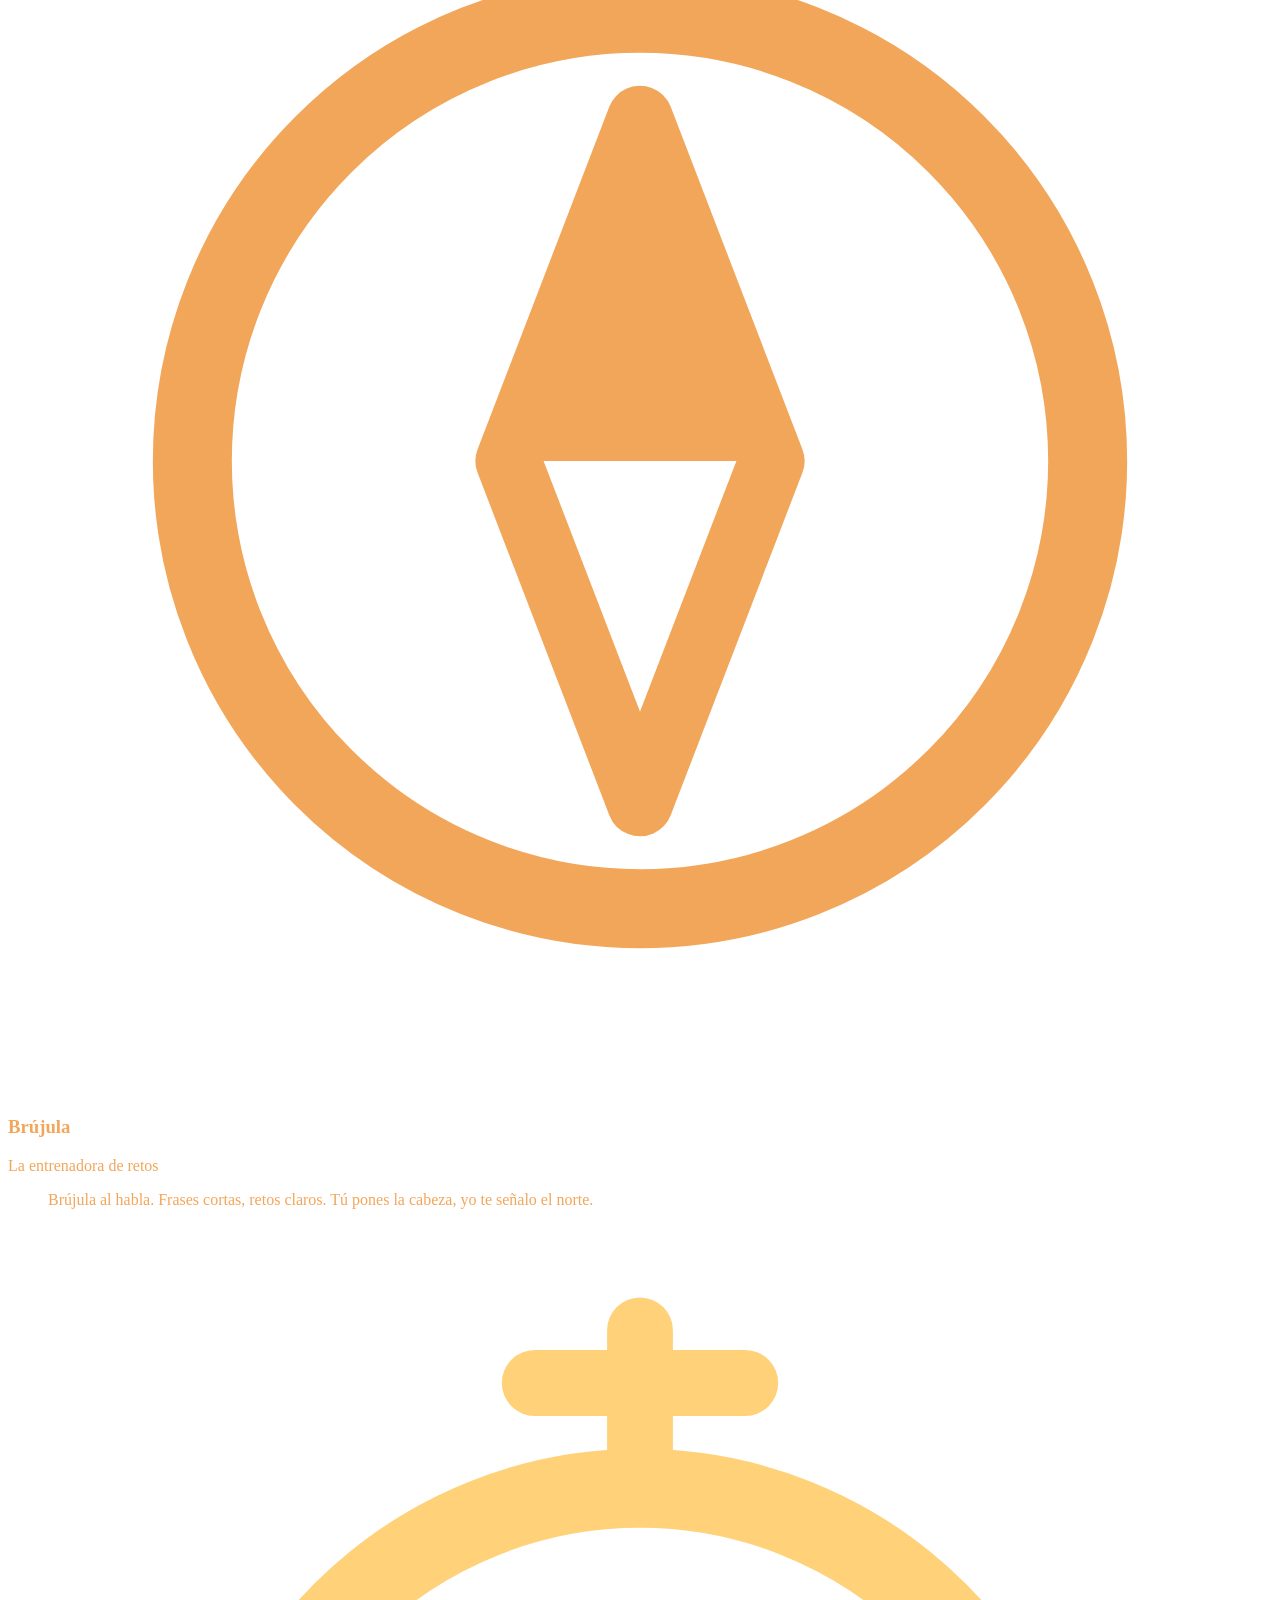
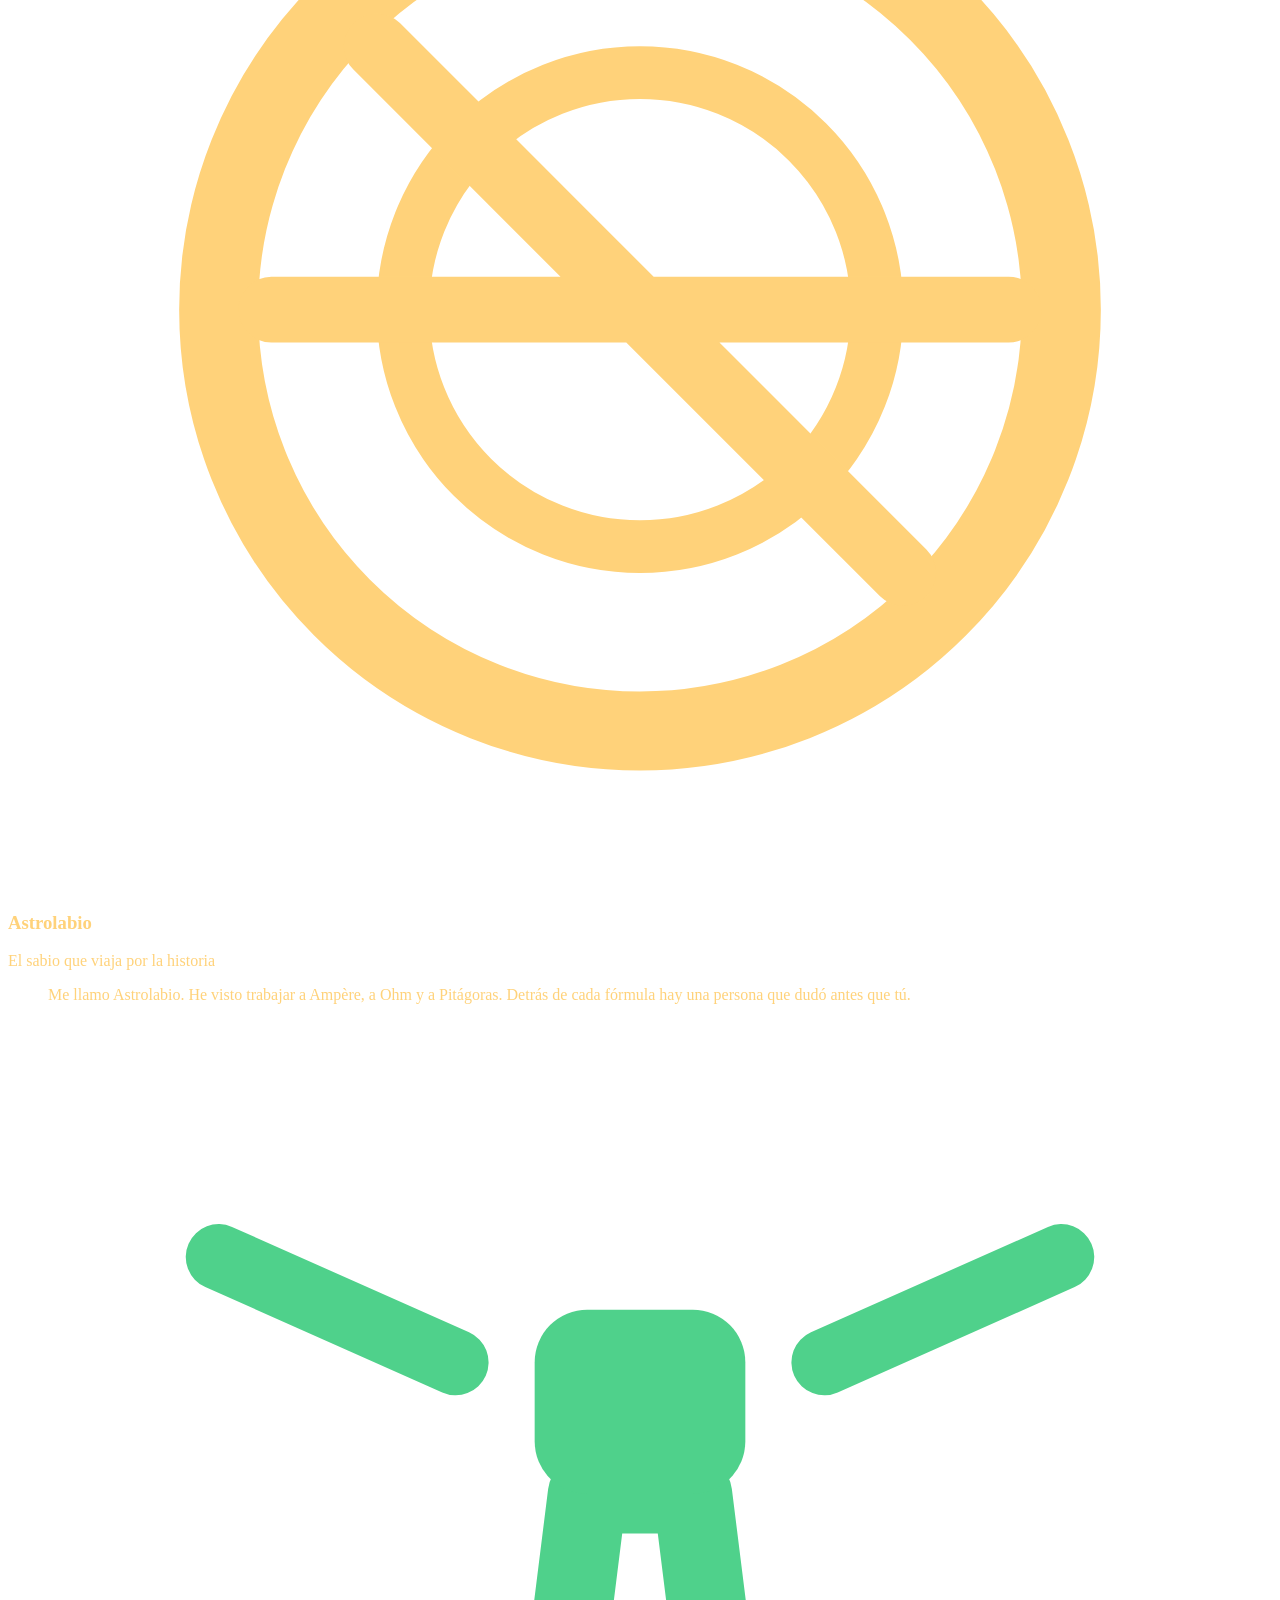
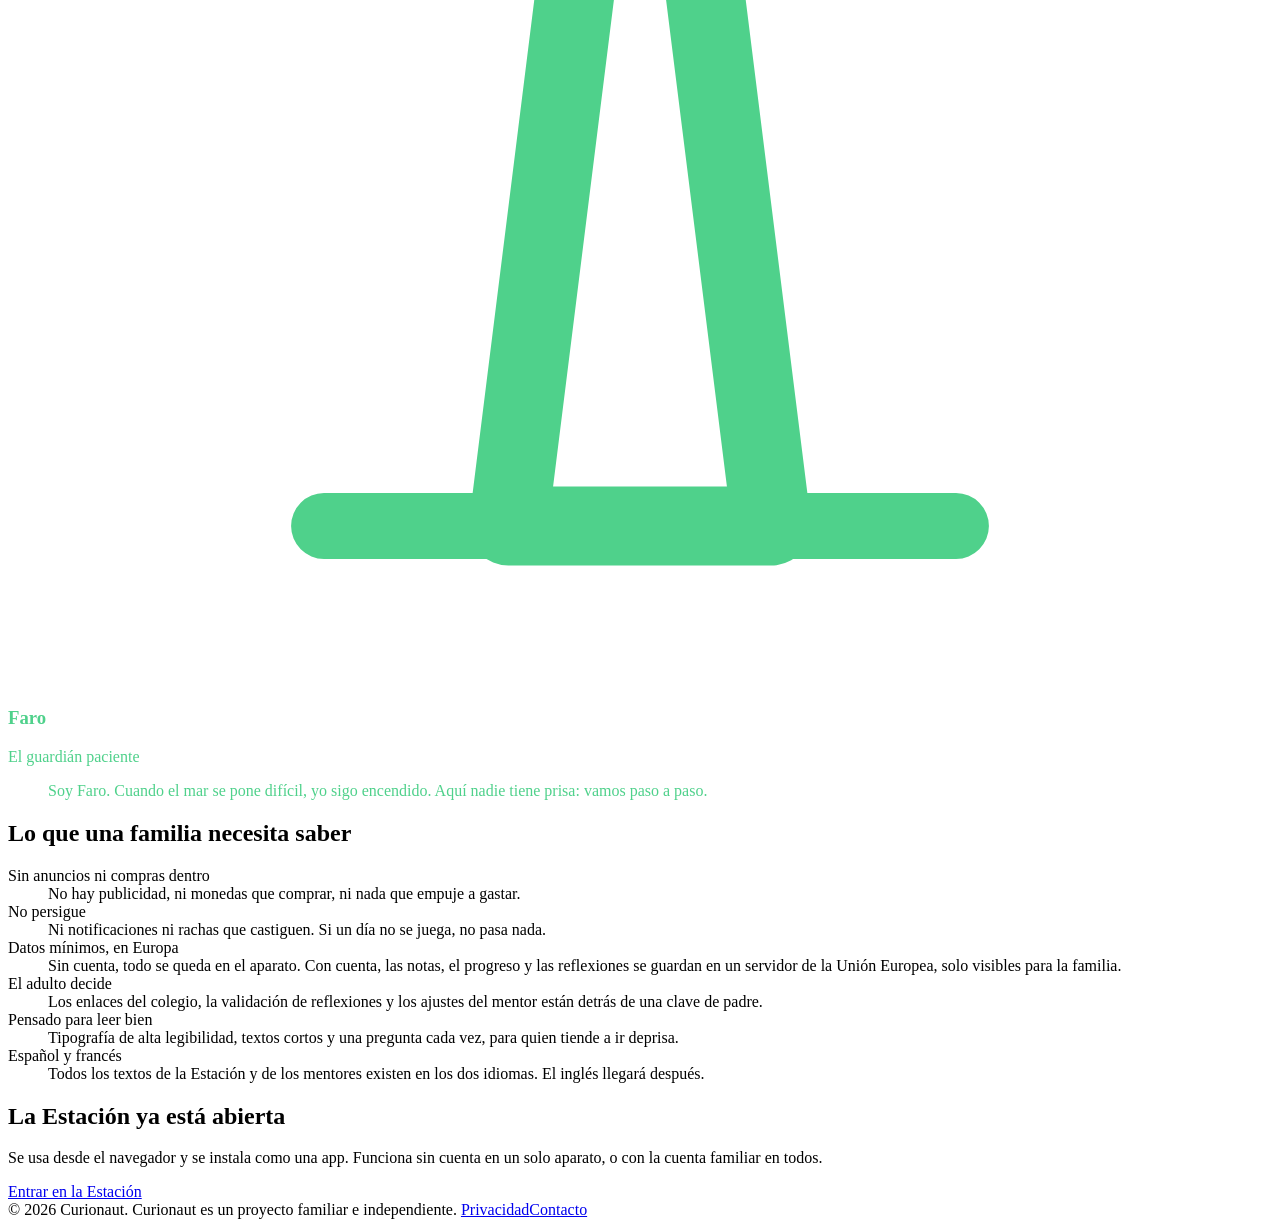
==== commit 6d61cf61: "Dominio curionaut.org y marca Curionaut - Enlaces canónicos, hreflang y correo de contacto a curiona" ====
--- a/site/index.html
+++ b/site/index.html
@@ -3,13 +3,13 @@
 <head>
 <meta charset="utf-8">
 <meta name="viewport" content="width=device-width,initial-scale=1">
-<title>Curionauta · juegos de ciencia con un mentor que pregunta por qué</title>
+<title>Curionaut · juegos de ciencia con un mentor que pregunta por qué</title>
 <meta name="description" content="Juegos de electricidad, geometría y filosofía para chicos y chicas de 8 a 16 años, con un mentor que hace una sola pregunta al terminar y una familia que lee la respuesta. Sin anuncios.">
-<link rel="canonical" href="https://curionauta.com/">
-<link rel="alternate" hreflang="es" href="https://curionauta.com/">
-<link rel="alternate" hreflang="fr" href="https://curionauta.com/fr/">
-<link rel="alternate" hreflang="x-default" href="https://curionauta.com/">
-<meta property="og:title" content="Curionauta · juegos de ciencia con un mentor que pregunta por qué">
+<link rel="canonical" href="https://curionaut.org/">
+<link rel="alternate" hreflang="es" href="https://curionaut.org/">
+<link rel="alternate" hreflang="fr" href="https://curionaut.org/fr/">
+<link rel="alternate" hreflang="x-default" href="https://curionaut.org/">
+<meta property="og:title" content="Curionaut · juegos de ciencia con un mentor que pregunta por qué">
 <meta property="og:description" content="Juegos de electricidad, geometría y filosofía para chicos y chicas de 8 a 16 años, con un mentor que hace una sola pregunta al terminar y una familia que lee la respuesta. Sin anuncios.">
 <meta property="og:type" content="website">
 <meta name="theme-color" content="#0e1a2b">
@@ -20,16 +20,16 @@
 <body>
 <a class="salto" href="#contenido">Saltar al contenido</a>
 <header><div class="ancho barra">
-  <a class="marca" href="/"><svg viewBox="0 0 64 64" aria-hidden="true"><circle cx="32" cy="32" r="29" fill="#13243a" stroke="#d9a441" stroke-width="4"/><ellipse cx="32" cy="32" rx="25" ry="9" fill="none" stroke="#7fd1c7" stroke-width="2.5" transform="rotate(-24 32 32)"/><circle cx="32" cy="32" r="10" fill="#d9a441"/><circle cx="51" cy="22" r="4" fill="#7fd1c7"/></svg>Curionauta</a>
+  <a class="marca" href="/"><svg viewBox="0 0 64 64" aria-hidden="true"><circle cx="32" cy="32" r="29" fill="#13243a" stroke="#d9a441" stroke-width="4"/><ellipse cx="32" cy="32" rx="25" ry="9" fill="none" stroke="#7fd1c7" stroke-width="2.5" transform="rotate(-24 32 32)"/><circle cx="32" cy="32" r="10" fill="#d9a441"/><circle cx="51" cy="22" r="4" fill="#7fd1c7"/></svg>Curionaut</a>
   <nav aria-label="Secciones"><a href="/#como">Cómo funciona</a><a href="/#mundos">Los juegos</a><a href="/#mentores">Los mentores</a><a href="/#familias">Para familias</a></nav>
   <a class="idioma" href="/fr/" hreflang="fr" lang="fr">Français</a>
   <a class="boton" href="/estacion/">Entrar en la Estación</a>
 </div></header>
 <main id="contenido">
 <div class="ancho portada">
-  <div><h1>Aprender ciencia jugando, y pararse a pensar en lo aprendido.</h1><p>Curionauta reúne juegos de electricidad, geometría y filosofía en una sola estación. Al volver de cada misión, un mentor hace una única pregunta. La familia lee la respuesta y la valora.</p>
+  <div><h1>Aprender ciencia jugando, y pararse a pensar en lo aprendido.</h1><p>Curionaut reúne juegos de electricidad, geometría y filosofía en una sola estación. Al volver de cada misión, un mentor hace una única pregunta. La familia lee la respuesta y la valora.</p>
   <div class="acciones"><a class="boton lleno" href="/estacion/">Entrar en la Estación</a><a class="boton" href="#mundos">Ver los juegos</a></div></div>
-  <svg class="mapa" viewBox="0 0 560 480" role="group" aria-label="Mapa de Curionauta: la Estación en el centro y cuatro mundos alrededor">
+  <svg class="mapa" viewBox="0 0 560 480" role="group" aria-label="Mapa de Curionaut: la Estación en el centro y cuatro mundos alrededor">
   <g class="estrellas" fill="#eef3fb" fill-opacity=".55"><circle cx="339" cy="85" r="1.6" /><circle cx="57" cy="45" r="0.8" /><circle cx="382" cy="306" r="0.8" /><circle cx="527" cy="117" r="0.8" /><circle cx="96" cy="230" r="1.6" /><circle cx="79" cy="131" r="0.8" /><circle cx="442" cy="38" r="0.8" /><circle cx="236" cy="330" r="0.8" /><circle cx="414" cy="33" r="0.8" /><circle cx="55" cy="293" r="0.8" /><circle cx="304" cy="222" r="0.8" /><circle cx="128" cy="300" r="1.1" /><circle cx="193" cy="60" r="0.8" /><circle cx="389" cy="57" r="0.8" /><circle cx="69" cy="324" r="0.8" /><circle cx="516" cy="356" r="1.6" /><circle cx="329" cy="246" r="1.6" /><circle cx="378" cy="161" r="0.8" /><circle cx="192" cy="365" r="0.8" /><circle cx="91" cy="302" r="1.1" /><circle cx="545" cy="261" r="1.1" /><circle cx="467" cy="155" r="0.8" /><circle cx="128" cy="270" r="1.6" /><circle cx="176" cy="395" r="1.1" /><circle cx="163" cy="258" r="1.6" /><circle cx="48" cy="350" r="0.8" /><circle cx="329" cy="182" r="1.1" /><circle cx="516" cy="304" r="1.6" /><circle cx="78" cy="438" r="0.8" /><circle cx="284" cy="250" r="0.8" /><circle cx="70" cy="382" r="1.1" /><circle cx="464" cy="153" r="1.6" /><circle cx="363" cy="19" r="1.6" /><circle cx="371" cy="94" r="0.8" /><circle cx="513" cy="38" r="0.8" /><circle cx="302" cy="74" r="0.8" /><circle cx="415" cy="208" r="1.6" /><circle cx="90" cy="93" r="1.6" /><circle cx="419" cy="289" r="1.1" /><circle cx="148" cy="427" r="1.6" /><circle cx="293" cy="369" r="1.6" /><circle cx="375" cy="357" r="1.6" /><circle cx="244" cy="85" r="0.8" /><circle cx="188" cy="85" r="0.8" /><circle cx="246" cy="14" r="1.6" /><circle cx="194" cy="142" r="1.1" /><circle cx="12" cy="82" r="1.6" /><circle cx="386" cy="320" r="1.1" /><circle cx="136" cy="361" r="0.8" /><circle cx="475" cy="468" r="1.6" /><circle cx="415" cy="212" r="1.6" /><circle cx="114" cy="254" r="1.6" /><circle cx="71" cy="105" r="0.8" /><circle cx="221" cy="233" r="0.8" /><circle cx="120" cy="182" r="0.8" /><circle cx="112" cy="8" r="0.8" /><circle cx="111" cy="194" r="0.8" /><circle cx="80" cy="455" r="0.8" /><circle cx="393" cy="84" r="1.1" /><circle cx="363" cy="316" r="1.1" /><circle cx="493" cy="70" r="0.8" /><circle cx="507" cy="246" r="1.6" /><circle cx="503" cy="167" r="0.8" /><circle cx="155" cy="60" r="1.1" /><circle cx="279" cy="253" r="0.8" /><circle cx="536" cy="19" r="0.8" /><circle cx="548" cy="193" r="0.8" /><circle cx="35" cy="396" r="1.1" /><circle cx="101" cy="364" r="1.1" /><circle cx="538" cy="195" r="0.8" /></g>
   <g fill="none" stroke="#2c4566" stroke-width="1"><circle cx="280" cy="240" r="90"/><circle cx="280" cy="240" r="160"/><circle cx="280" cy="240" r="230"/>
     <path d="M280 0v480M0 240h560" stroke-dasharray="2 6"/></g>
@@ -52,7 +52,7 @@
 <section id="familias"><div class="ancho"><h2>Lo que una familia necesita saber</h2><dl class="principios"><div><dt>Sin anuncios ni compras dentro</dt><dd>No hay publicidad, ni monedas que comprar, ni nada que empuje a gastar.</dd></div><div><dt>No persigue</dt><dd>Ni notificaciones ni rachas que castiguen. Si un día no se juega, no pasa nada.</dd></div><div><dt>Datos mínimos, en Europa</dt><dd>Sin cuenta, todo se queda en el aparato. Con cuenta, las notas, el progreso y las reflexiones se guardan en un servidor de la Unión Europea, solo visibles para la familia.</dd></div><div><dt>El adulto decide</dt><dd>Los enlaces del colegio, la validación de reflexiones y los ajustes del mentor están detrás de una clave de padre.</dd></div><div><dt>Pensado para leer bien</dt><dd>Tipografía de alta legibilidad, textos cortos y una pregunta cada vez, para quien tiende a ir deprisa.</dd></div><div><dt>Español y francés</dt><dd>Todos los textos de la Estación y de los mentores existen en los dos idiomas. El inglés llegará después.</dd></div></dl></div></section>
 <section><div class="ancho final"><div><h2>La Estación ya está abierta</h2><p>Se usa desde el navegador y se instala como una app. Funciona sin cuenta en un solo aparato, o con la cuenta familiar en todos.</p></div><a class="boton lleno" href="/estacion/">Entrar en la Estación</a></div></section>
 </main>
-<footer><div class="ancho"><span>© 2026 Curionauta. Curionauta es un proyecto familiar e independiente.</span>
-<span class="der"><a href="/legal/privacidad.html">Privacidad</a><a href="mailto:contacto@curionauta.com">Contacto</a></span></div></footer>
+<footer><div class="ancho"><span>© 2026 Curionaut. Curionaut es un proyecto familiar e independiente.</span>
+<span class="der"><a href="/legal/privacidad.html">Privacidad</a><a href="mailto:contacto@curionaut.org">Contacto</a></span></div></footer>
 </body>
 </html>
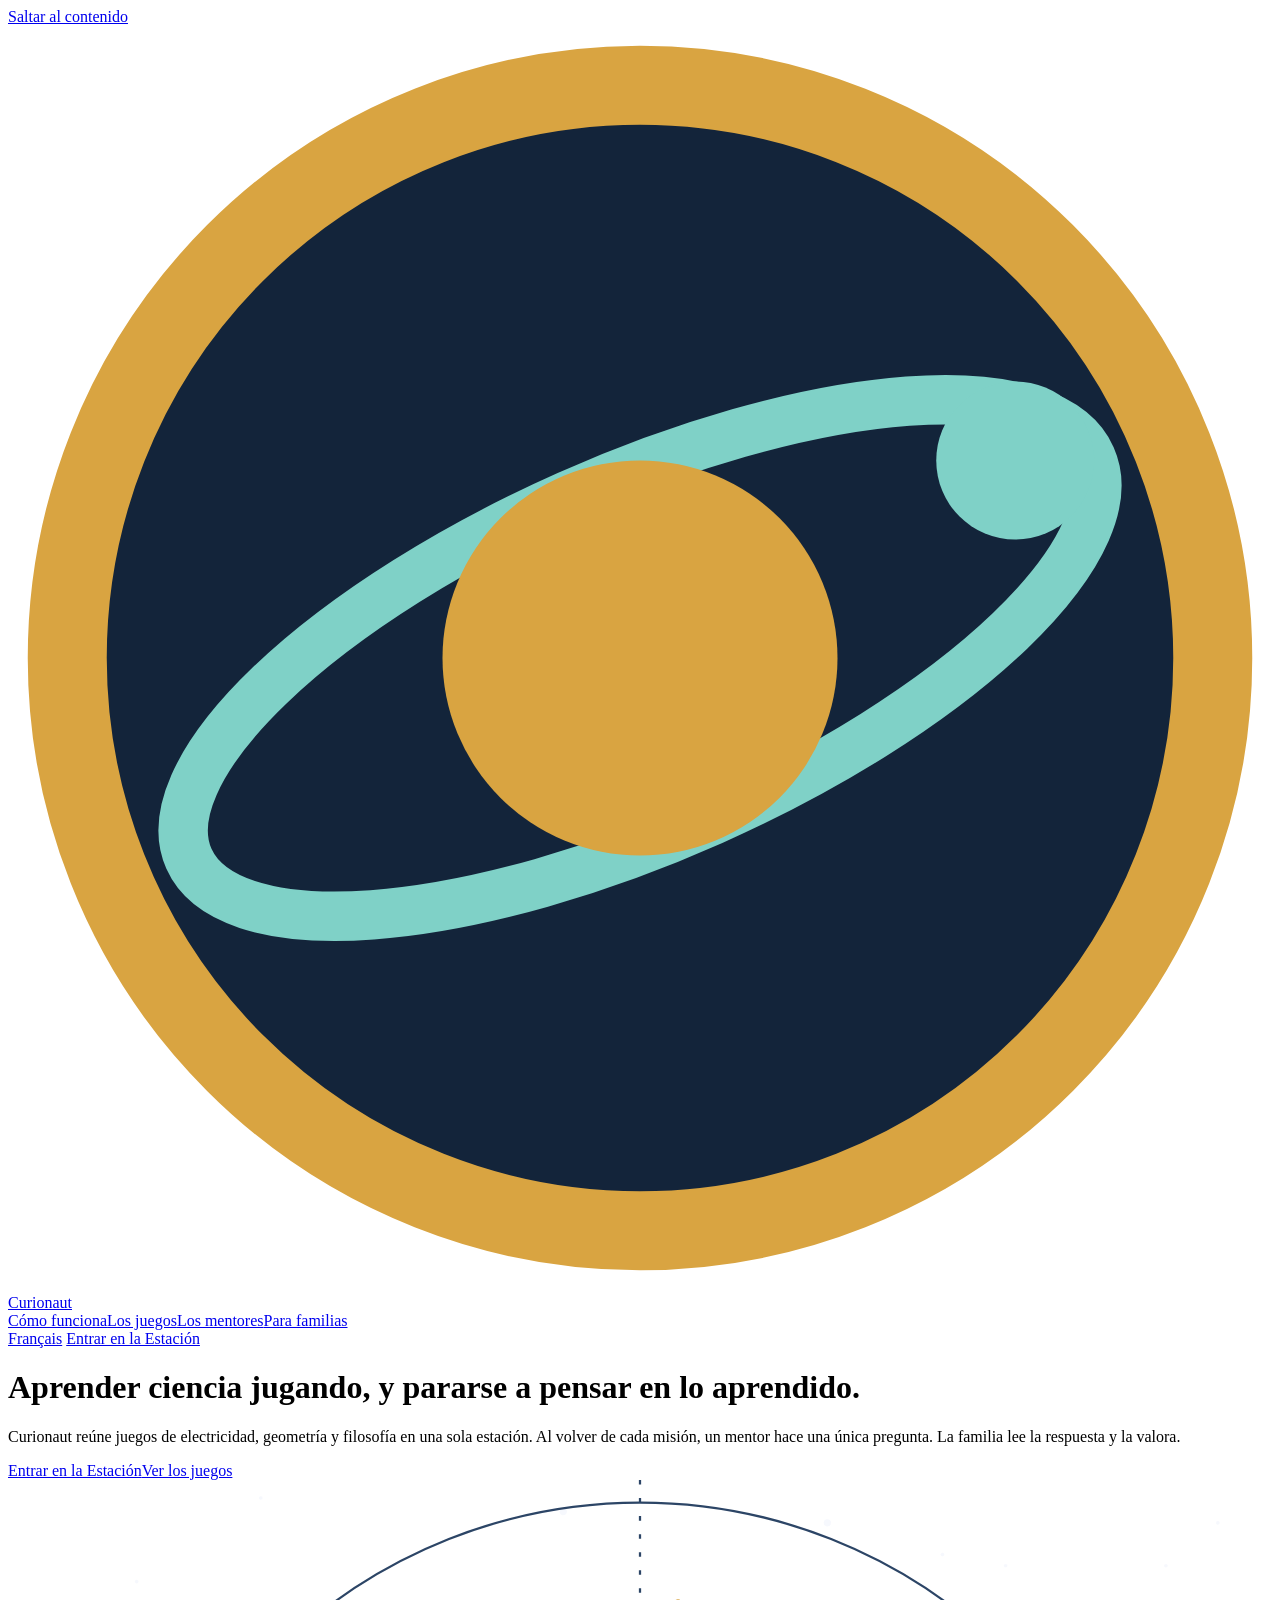
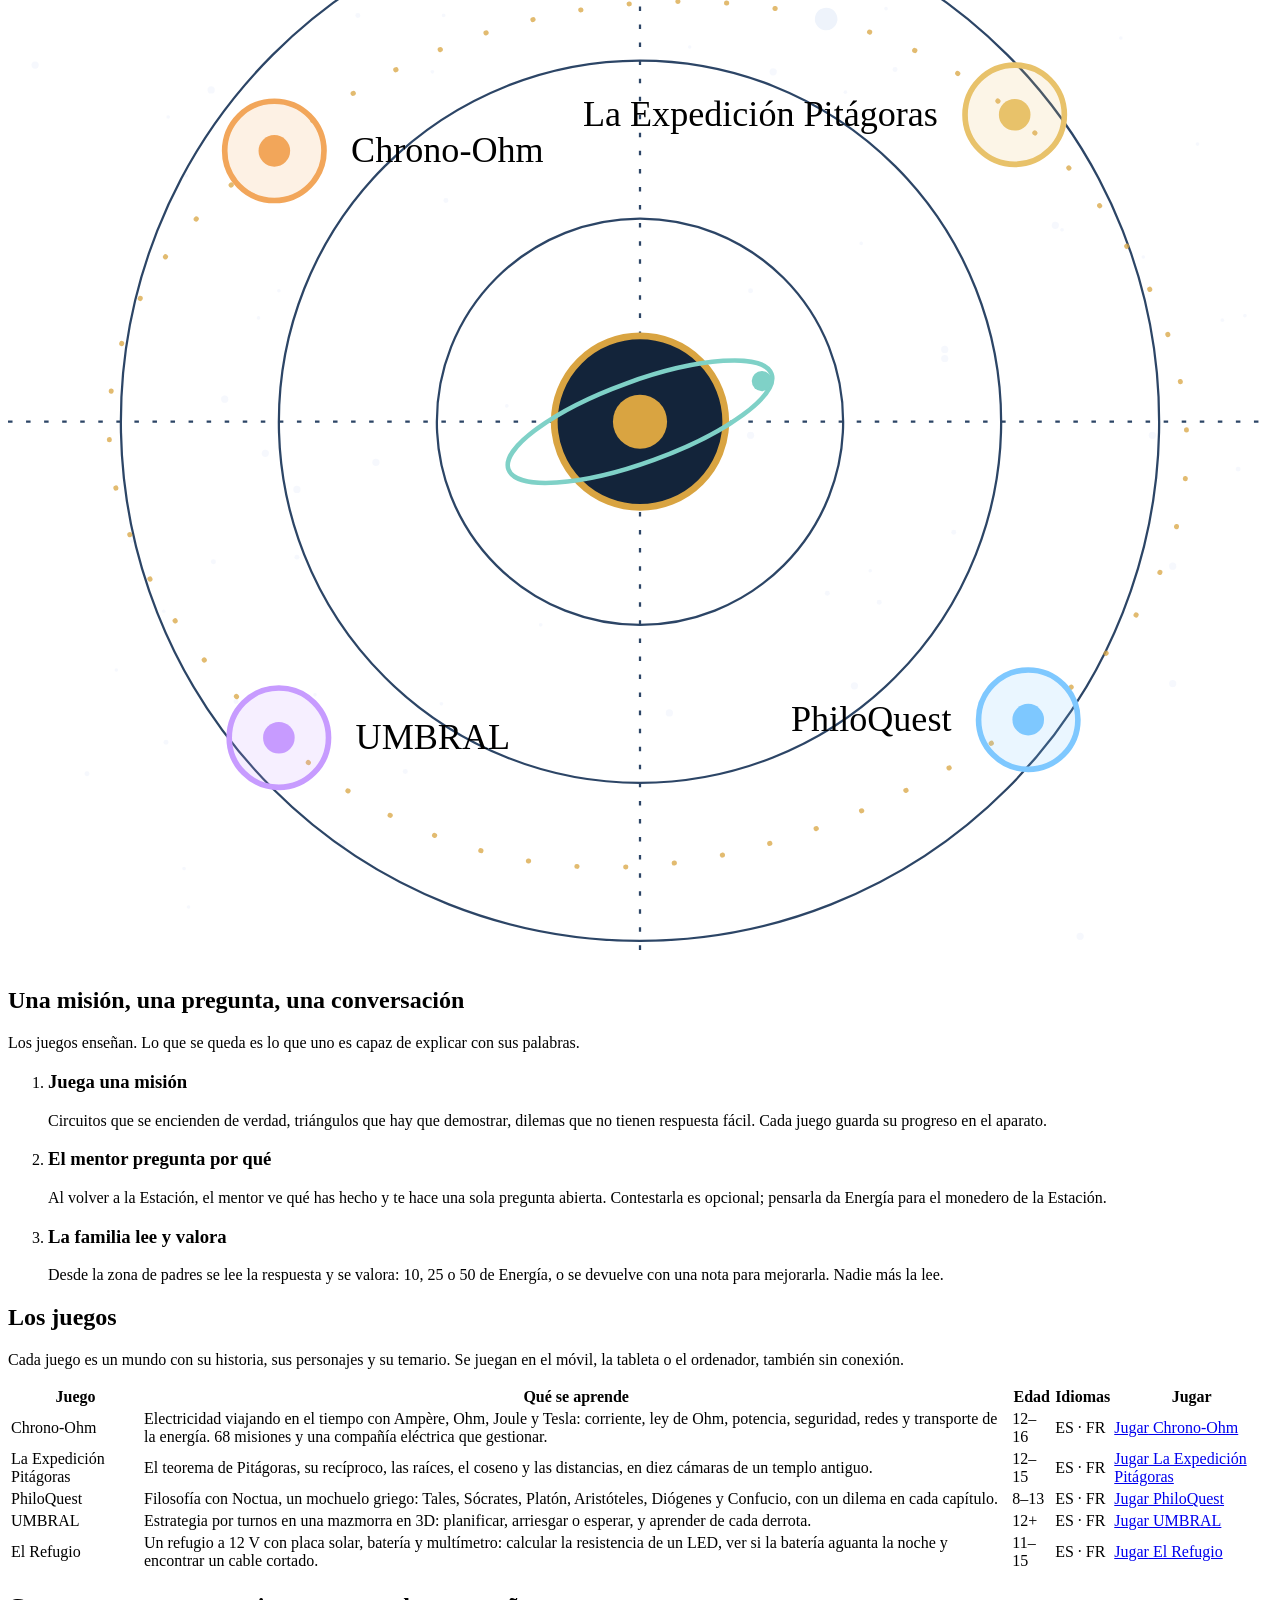
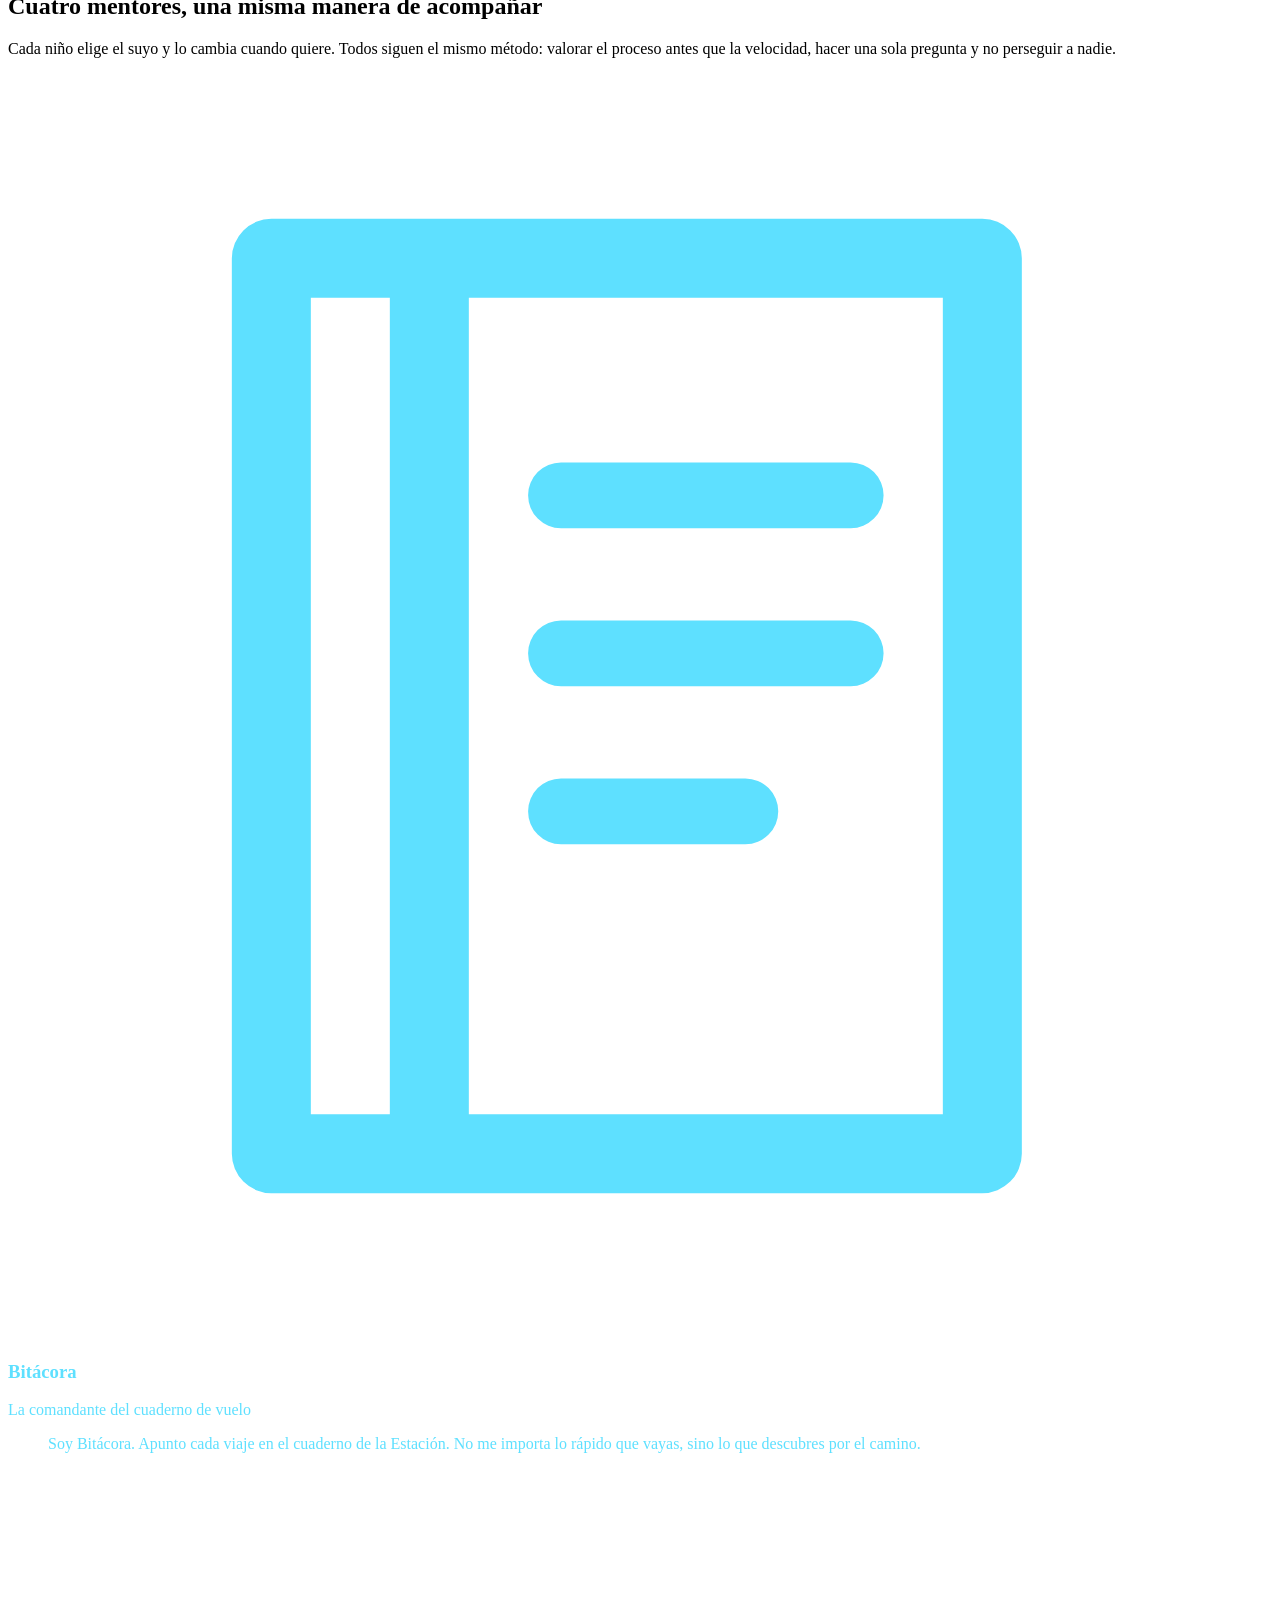
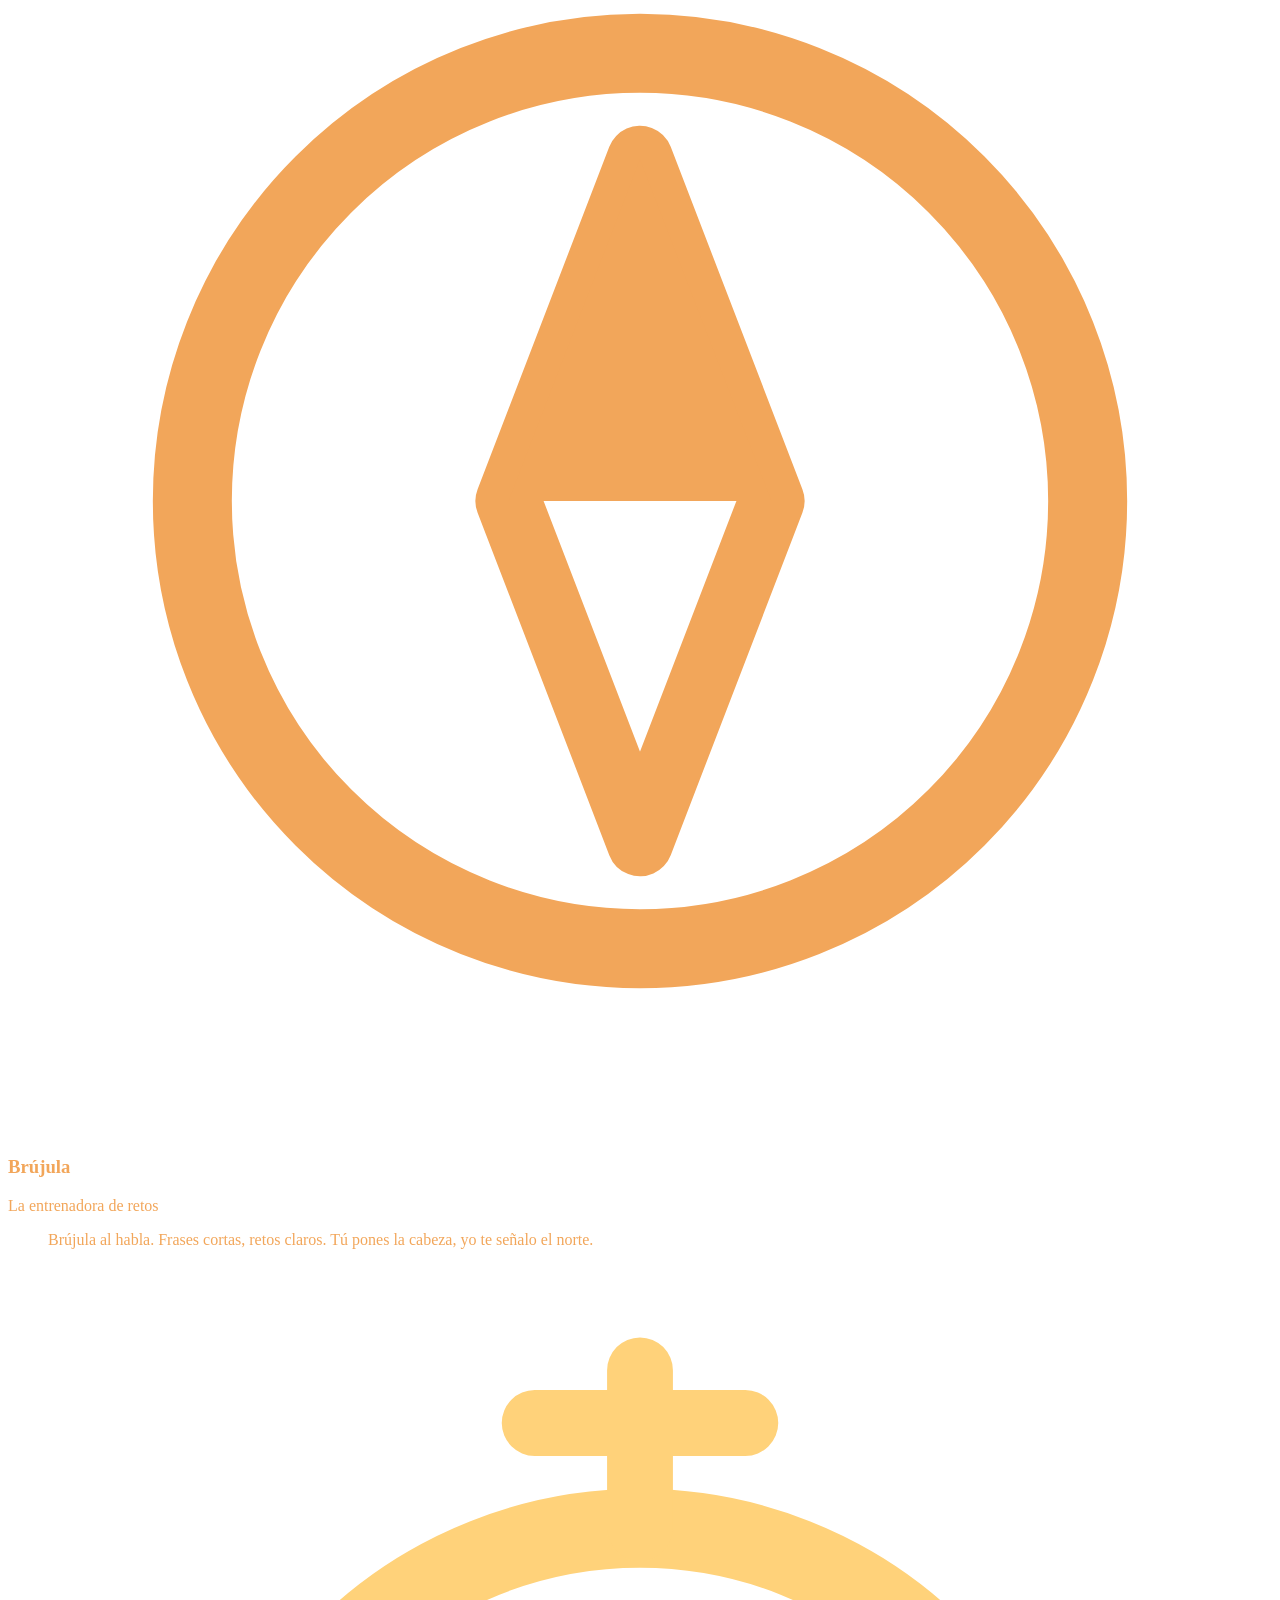
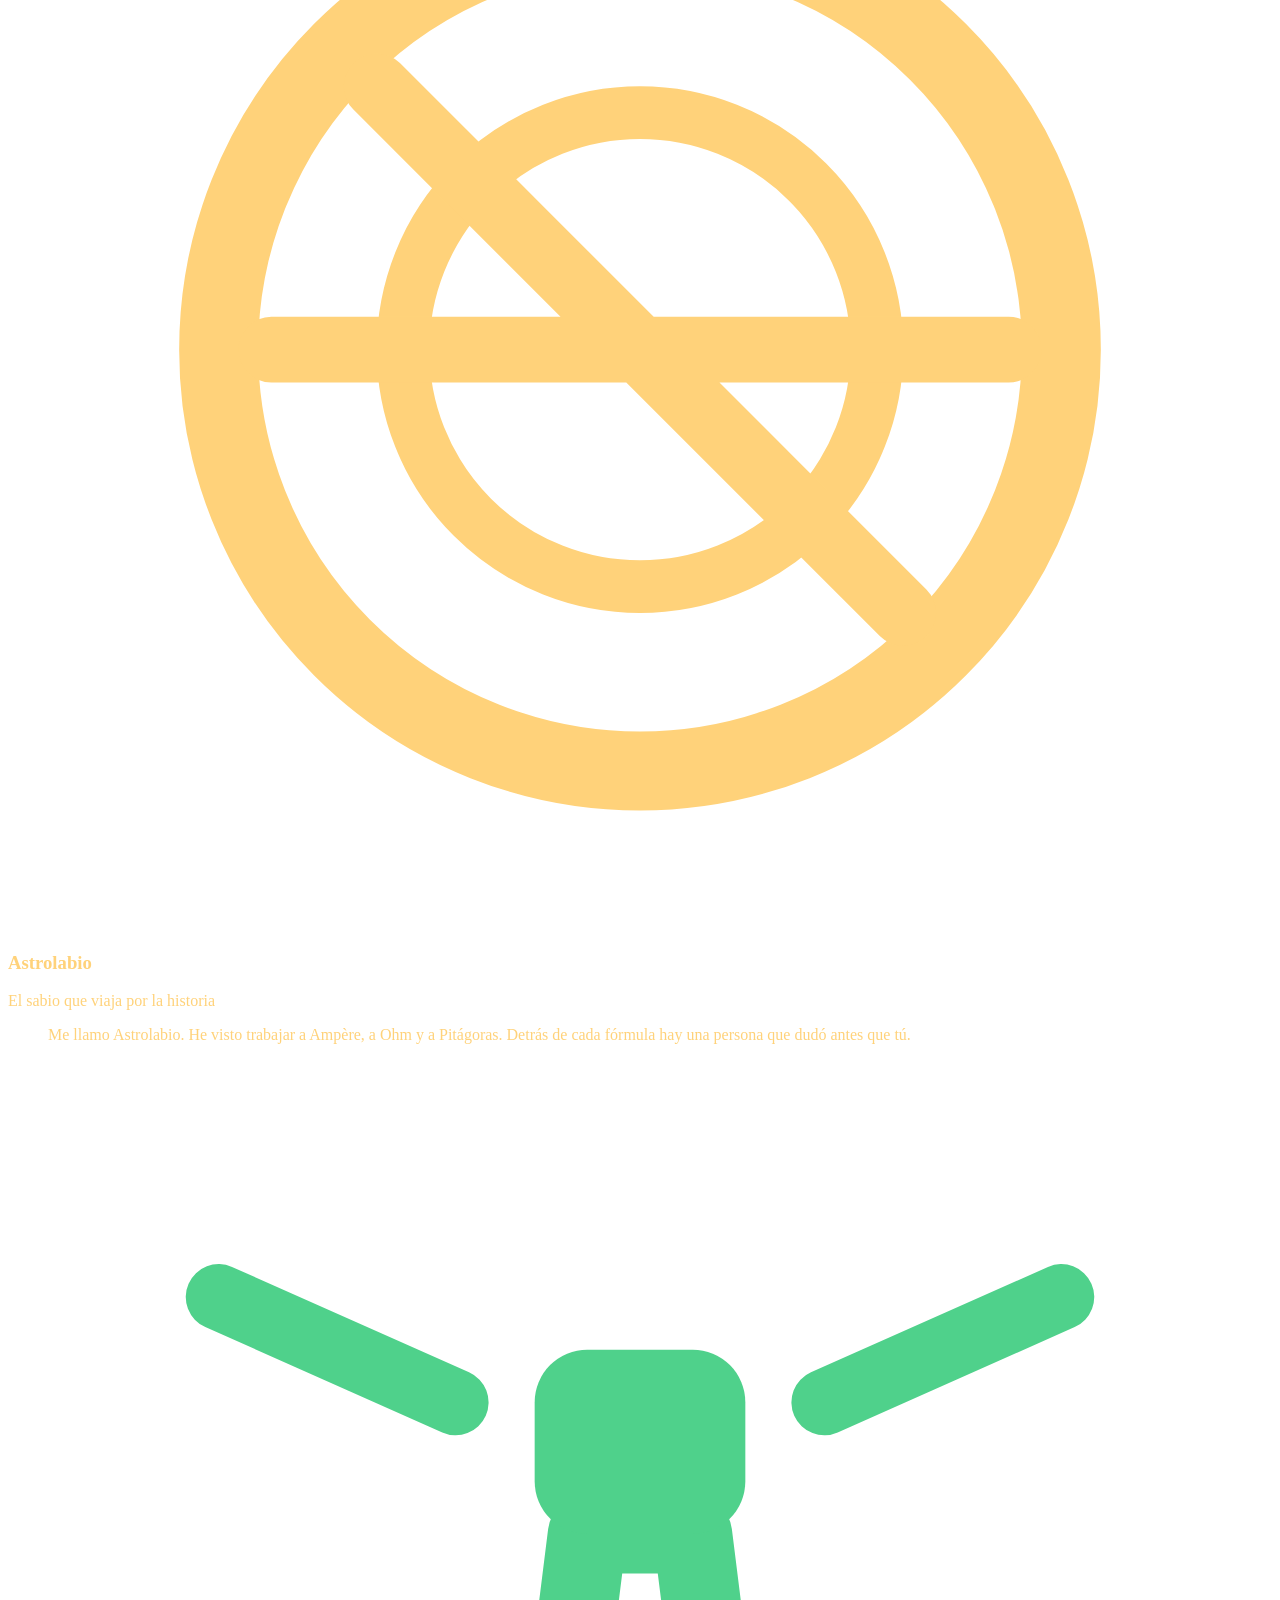
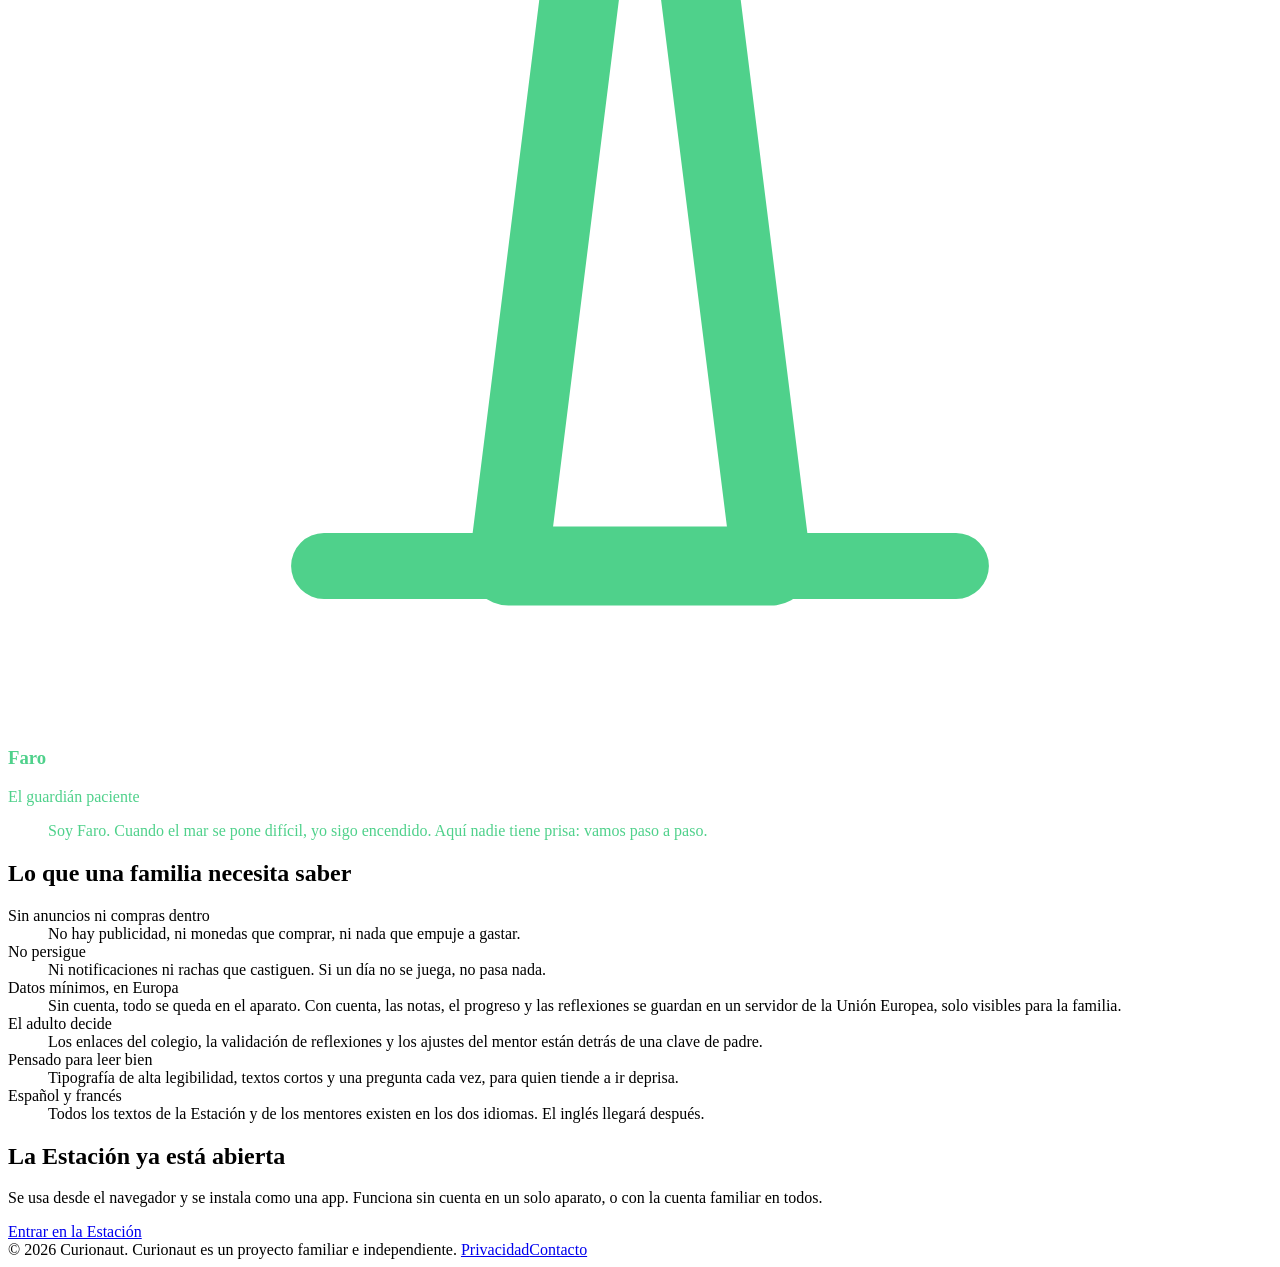
==== commit 2266f689: "Estación v3: cada reflexión se paga en un solo aparato; web pública al día - Las reflexiones validad" ====
--- a/site/index.html
+++ b/site/index.html
@@ -41,9 +41,9 @@
   <a href="/juegos/chrono-ohm/" class="mundo"><circle cx="118" cy="120" r="22" fill="#f2a65a" fill-opacity=".16" stroke="#f2a65a" stroke-width="2.5"/><circle cx="118" cy="120" r="7" fill="#f2a65a"/><text x="152" y="125" text-anchor="start">Chrono-Ohm</text></a><a href="/juegos/pitagoras/" class="mundo"><circle cx="446" cy="104" r="22" fill="#e8c26a" fill-opacity=".16" stroke="#e8c26a" stroke-width="2.5"/><circle cx="446" cy="104" r="7" fill="#e8c26a"/><text x="412" y="109" text-anchor="end">La Expedición Pitágoras</text></a><a href="/juegos/philoquest/" class="mundo"><circle cx="452" cy="372" r="22" fill="#7ec8ff" fill-opacity=".16" stroke="#7ec8ff" stroke-width="2.5"/><circle cx="452" cy="372" r="7" fill="#7ec8ff"/><text x="418" y="377" text-anchor="end">PhiloQuest</text></a><a href="/juegos/umbral/" class="mundo"><circle cx="120" cy="380" r="22" fill="#c79bff" fill-opacity=".16" stroke="#c79bff" stroke-width="2.5"/><circle cx="120" cy="380" r="7" fill="#c79bff"/><text x="154" y="385" text-anchor="start">UMBRAL</text></a>
 </svg>
 </div>
-<section id="como"><div class="ancho"><h2>Una misión, una pregunta, una conversación</h2><p class="intro">Los juegos enseñan. Lo que se queda es lo que uno es capaz de explicar con sus palabras.</p><ol class="pasos"><li><h3>Juega una misión</h3><p>Circuitos que se encienden de verdad, triángulos que hay que demostrar, dilemas que no tienen respuesta fácil. Cada juego guarda su progreso en el aparato.</p></li><li><h3>El mentor pregunta por qué</h3><p>Al volver a la Estación, el mentor ve qué has hecho y te hace una sola pregunta abierta. Contestarla es opcional; pensarla da puntos de bitácora.</p></li><li><h3>La familia lee y valora</h3><p>Desde la zona de padres se lee la respuesta y se valora: 10, 25 o 50 puntos, o se devuelve con una nota para mejorarla. Nadie más la lee.</p></li></ol></div></section>
+<section id="como"><div class="ancho"><h2>Una misión, una pregunta, una conversación</h2><p class="intro">Los juegos enseñan. Lo que se queda es lo que uno es capaz de explicar con sus palabras.</p><ol class="pasos"><li><h3>Juega una misión</h3><p>Circuitos que se encienden de verdad, triángulos que hay que demostrar, dilemas que no tienen respuesta fácil. Cada juego guarda su progreso en el aparato.</p></li><li><h3>El mentor pregunta por qué</h3><p>Al volver a la Estación, el mentor ve qué has hecho y te hace una sola pregunta abierta. Contestarla es opcional; pensarla da Energía para el monedero de la Estación.</p></li><li><h3>La familia lee y valora</h3><p>Desde la zona de padres se lee la respuesta y se valora: 10, 25 o 50 de Energía, o se devuelve con una nota para mejorarla. Nadie más la lee.</p></li></ol></div></section>
 <section id="mundos"><div class="ancho"><h2>Los juegos</h2><p class="intro">Cada juego es un mundo con su historia, sus personajes y su temario. Se juegan en el móvil, la tableta o el ordenador, también sin conexión.</p>
-<table class="tabla"><thead><tr><th scope="col">Juego</th><th scope="col">Qué se aprende</th><th scope="col">Edad</th><th scope="col">Idiomas</th><th><span class="salto">Jugar</span></th></tr></thead><tbody><tr><td class="nom"><i style="background:#f2a65a"></i>Chrono-Ohm</td><td class="que">Electricidad viajando en el tiempo con Ampère, Ohm, Joule y Tesla: corriente, ley de Ohm, potencia, seguridad, redes y transporte de la energía. 68 misiones y una compañía eléctrica que gestionar.</td><td class="dato">12–16</td><td class="dato">ES · FR</td><td><a class="jugar" href="/juegos/chrono-ohm/">Jugar<span class="salto"> Chrono-Ohm</span></a></td></tr><tr><td class="nom"><i style="background:#e8c26a"></i>La Expedición Pitágoras</td><td class="que">El teorema de Pitágoras, su recíproco, las raíces, el coseno y las distancias, en diez cámaras de un templo antiguo.</td><td class="dato">12–15</td><td class="dato">ES · FR</td><td><a class="jugar" href="/juegos/pitagoras/">Jugar<span class="salto"> La Expedición Pitágoras</span></a></td></tr><tr><td class="nom"><i style="background:#7ec8ff"></i>PhiloQuest</td><td class="que">Filosofía con Noctua, un mochuelo griego: Tales, Sócrates, Platón, Aristóteles y Diógenes, con un dilema en cada capítulo.</td><td class="dato">8–13</td><td class="dato">ES · FR</td><td><a class="jugar" href="/juegos/philoquest/">Jugar<span class="salto"> PhiloQuest</span></a></td></tr><tr><td class="nom"><i style="background:#c79bff"></i>UMBRAL</td><td class="que">Estrategia por turnos en una mazmorra en 3D: planificar, arriesgar o esperar, y aprender de cada derrota.</td><td class="dato">12+</td><td class="dato">ES</td><td><a class="jugar" href="/juegos/umbral/">Jugar<span class="salto"> UMBRAL</span></a></td></tr></tbody></table></div></section>
+<table class="tabla"><thead><tr><th scope="col">Juego</th><th scope="col">Qué se aprende</th><th scope="col">Edad</th><th scope="col">Idiomas</th><th><span class="salto">Jugar</span></th></tr></thead><tbody><tr><td class="nom"><i style="background:#f2a65a"></i>Chrono-Ohm</td><td class="que">Electricidad viajando en el tiempo con Ampère, Ohm, Joule y Tesla: corriente, ley de Ohm, potencia, seguridad, redes y transporte de la energía. 68 misiones y una compañía eléctrica que gestionar.</td><td class="dato">12–16</td><td class="dato">ES · FR</td><td><a class="jugar" href="/juegos/chrono-ohm/">Jugar<span class="salto"> Chrono-Ohm</span></a></td></tr><tr><td class="nom"><i style="background:#e8c26a"></i>La Expedición Pitágoras</td><td class="que">El teorema de Pitágoras, su recíproco, las raíces, el coseno y las distancias, en diez cámaras de un templo antiguo.</td><td class="dato">12–15</td><td class="dato">ES · FR</td><td><a class="jugar" href="/juegos/pitagoras/">Jugar<span class="salto"> La Expedición Pitágoras</span></a></td></tr><tr><td class="nom"><i style="background:#7ec8ff"></i>PhiloQuest</td><td class="que">Filosofía con Noctua, un mochuelo griego: Tales, Sócrates, Platón, Aristóteles, Diógenes y Confucio, con un dilema en cada capítulo.</td><td class="dato">8–13</td><td class="dato">ES · FR</td><td><a class="jugar" href="/juegos/philoquest/">Jugar<span class="salto"> PhiloQuest</span></a></td></tr><tr><td class="nom"><i style="background:#c79bff"></i>UMBRAL</td><td class="que">Estrategia por turnos en una mazmorra en 3D: planificar, arriesgar o esperar, y aprender de cada derrota.</td><td class="dato">12+</td><td class="dato">ES · FR</td><td><a class="jugar" href="/juegos/umbral/">Jugar<span class="salto"> UMBRAL</span></a></td></tr><tr><td class="nom"><i style="background:#6fd99a"></i>El Refugio</td><td class="que">Un refugio a 12 V con placa solar, batería y multímetro: calcular la resistencia de un LED, ver si la batería aguanta la noche y encontrar un cable cortado.</td><td class="dato">11–15</td><td class="dato">ES · FR</td><td><a class="jugar" href="/refugio/">Jugar<span class="salto"> El Refugio</span></a></td></tr></tbody></table></div></section>
 <section id="mentores"><div class="ancho"><h2>Cuatro mentores, una misma manera de acompañar</h2><p class="intro">Cada niño elige el suyo y lo cambia cuando quiere. Todos siguen el mismo método: valorar el proceso antes que la velocidad, hacer una sola pregunta y no perseguir a nadie.</p><div class="mentores"><article class="mentor" style="color:#5ee0ff"><svg viewBox="0 0 48 48" aria-hidden="true"><path d="M10 7h27v34H10z" fill="none" stroke="currentColor" stroke-width="3" stroke-linejoin="round"/><path d="M16 7v34" stroke="currentColor" stroke-width="3"/><path d="M21 16h11M21 22h11M21 28h7" stroke="currentColor" stroke-width="2.5" stroke-linecap="round"/></svg>
 <h3 style="color:var(--luz)">Bitácora</h3><p class="rol">La comandante del cuaderno de vuelo</p><blockquote>Soy Bitácora. Apunto cada viaje en el cuaderno de la Estación. No me importa lo rápido que vayas, sino lo que descubres por el camino.</blockquote></article><article class="mentor" style="color:#f2a65a"><svg viewBox="0 0 48 48" aria-hidden="true"><circle cx="24" cy="24" r="17" fill="none" stroke="currentColor" stroke-width="3"/><path d="M24 11l5 13-5 13-5-13z" fill="none" stroke="currentColor" stroke-width="2.5" stroke-linejoin="round"/><path d="M24 11l5 13h-10z" fill="currentColor"/></svg>
 <h3 style="color:var(--luz)">Brújula</h3><p class="rol">La entrenadora de retos</p><blockquote>Brújula al habla. Frases cortas, retos claros. Tú pones la cabeza, yo te señalo el norte.</blockquote></article><article class="mentor" style="color:#ffd27a"><svg viewBox="0 0 48 48" aria-hidden="true"><circle cx="24" cy="26" r="16" fill="none" stroke="currentColor" stroke-width="3"/><circle cx="24" cy="26" r="9" fill="none" stroke="currentColor" stroke-width="2"/><path d="M24 4v6M20 6h8M10 26h28M14 16l20 20" stroke="currentColor" stroke-width="2.5" stroke-linecap="round"/></svg>
